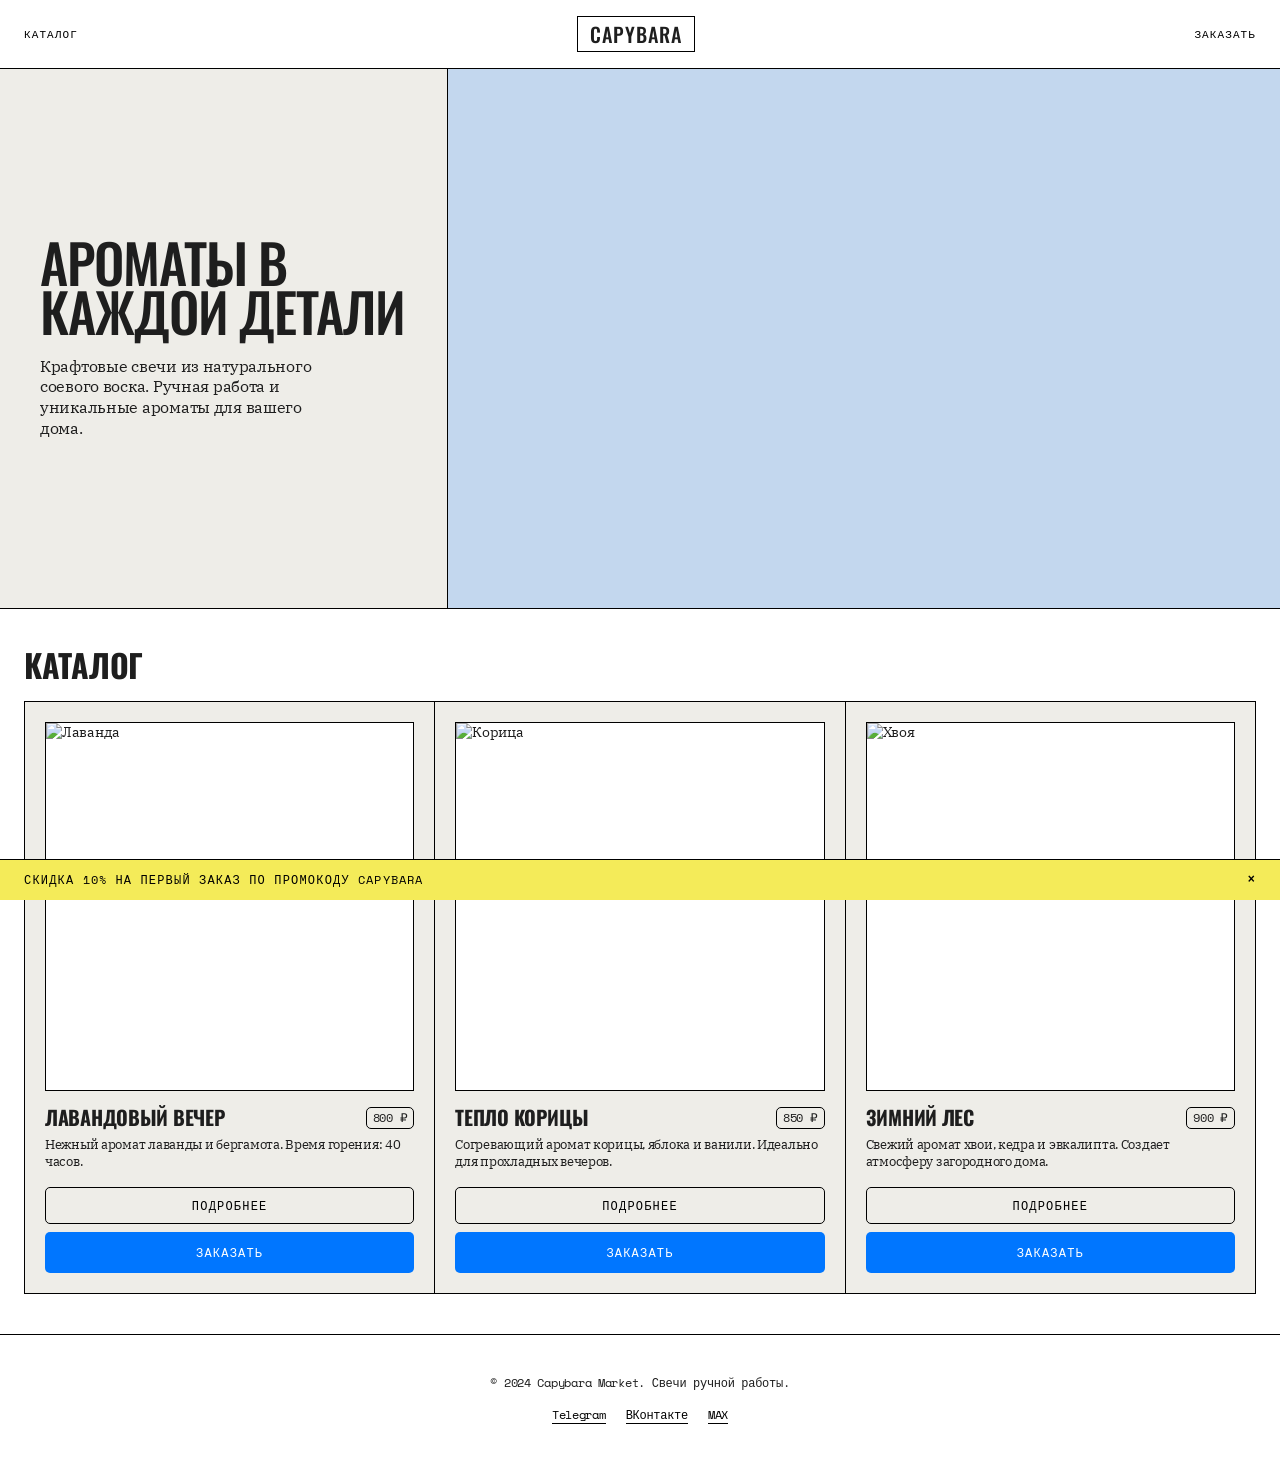
==== index.html @ 39912042 "Update index.html" ====
<!DOCTYPE html>
<html lang="ru">
<head>
    <meta charset="UTF-8">
    <meta name="viewport" content="width=device-width, initial-scale=1.0">
    <title>Capybara Market | Свечи ручной работы</title>
    <link rel="preconnect" href="https://fonts.googleapis.com">
    <link rel="preconnect" href="https://fonts.gstatic.com" crossorigin>
    <link href="https://fonts.googleapis.com/css2?family=IBM+Plex+Serif:wght@400;500&family=Oswald:wght@500&family=Space+Mono&display=swap" rel="stylesheet">
    <link rel="stylesheet" href="style.css">
</head>
<body>

    <nav class="border-bottom">
        <div class="nav-links"><a href="#catalog">Каталог</a></div>
        <div class="logo">Capybara</div>
        <div class="nav-links"><a href="#" onclick="openOrderModal('Выберите товар в каталоге', '')">Заказать</a></div>
    </nav>

    <section class="hero">
        <div class="hero-text">
            <h1>Ароматы в каждой детали</h1>
            <p>Крафтовые свечи из натурального соевого воска. Ручная работа и уникальные ароматы для вашего дома.</p>
        </div>
        <div class="hero-image"></div>
    </section>

    <div class="catalog-header" id="catalog"><h2>Каталог</h2></div>
    <div class="grid">
        <!-- Товар 1 -->
        <div class="card">
            <img src="https://images.unsplash.com/photo-1603006905003-be475563bc59?ixlib=rb-4.0.3&auto=format&fit=crop&w=500&q=80" alt="Лаванда" class="card-img">
            <div class="card-title-row"><h3 class="card-title">Лавандовый вечер</h3><span class="price-tag">800 ₽</span></div>
            <p class="card-desc">Нежный аромат лаванды и бергамота. Время горения: 40 часов.</p>
            <a href="product-1.html" class="btn-secondary" style="margin-bottom: 8px;">Подробнее</a>
            <!-- Вызов модального окна через JS -->
            <button onclick="openOrderModal('Свеча Лавандовый вечер', 'candle-01')" class="btn-shop">Заказать</button>
        </div>
        <!-- Товар 2 -->
        <div class="card">
            <img src="https://images.unsplash.com/photo-1575844264831-4b8920b431a6?ixlib=rb-4.0.3&auto=format&fit=crop&w=500&q=80" alt="Корица" class="card-img">
            <div class="card-title-row"><h3 class="card-title">Тепло корицы</h3><span class="price-tag">850 ₽</span></div>
            <p class="card-desc">Согревающий аромат корицы, яблока и ванили. Идеально для прохладных вечеров.</p>
            <a href="product-2.html" class="btn-secondary" style="margin-bottom: 8px;">Подробнее</a>
            <button onclick="openOrderModal('Свеча Тепло корицы', 'candle-02')" class="btn-shop">Заказать</button>
        </div>
        <!-- Товар 3 -->
        <div class="card">
            <img src="https://images.unsplash.com/photo-1602874801006-3a1ce9e7d2b1?ixlib=rb-4.0.3&auto=format&fit=crop&w=500&q=80" alt="Хвоя" class="card-img">
            <div class="card-title-row"><h3 class="card-title">Зимний лес</h3><span class="price-tag">900 ₽</span></div>
            <p class="card-desc">Свежий аромат хвои, кедра и эвкалипта. Создает атмосферу загородного дома.</p>
            <a href="product-3.html" class="btn-secondary" style="margin-bottom: 8px;">Подробнее</a>
            <button onclick="openOrderModal('Свеча Зимний лес', 'candle-03')" class="btn-shop">Заказать</button>
        </div>
    </div>

    <footer>
        <p>© 2024 Capybara Market. Свечи ручной работы.</p>
        <div class="social-links">
            <a href="https://t.me/ваш_ник">Telegram</a>
            <a href="https://vk.com/ваш_профиль">ВКонтакте</a>
            <a href="https://max.ru/ваш_профиль">MAX</a>
        </div>
    </footer>

    <div class="promo-banner" id="promo">
        <span>Скидка 10% на первый заказ по промокоду CAPYBARA</span>
        <span class="close-btn" onclick="document.getElementById('promo').style.display='none'">×</span>
    </div>

    <!-- МОДАЛЬНОЕ ОКНО С ФОРМОЙ -->
    <div class="modal-overlay" id="orderModal">
        <div class="modal-content">
            <div class="modal-header">
                <h3 id="modalTitle">Оформление заказа</h3>
                <button class="modal-close" onclick="closeOrderModal()">×</button>
            </div>
            <div class="modal-body">
                <!-- iframe будет создаваться динамически через JS -->
                <iframe id="yandexFormIframe" src="" frameborder="0"></iframe>
            </div>
        </div>
    </div>

    <!-- СКРИПТ УПРАВЛЕНИЯ МОДАЛЬНЫМ ОКНОМ -->
    <script>
        function openOrderModal(productName, productId) {
            const modal = document.getElementById('orderModal');
            const title = document.getElementById('modalTitle');
            const iframe = document.getElementById('yandexFormIframe');

            // 1. Меняем заголовок окна, чтобы клиент видел, что заказывает
            title.textContent = 'Вы заказываете: ' + productName;

            // 2. Формируем ссылку для iframe с GET-параметрами
            const baseUrl = "https://forms.yandex.ru/u/6affc43928697bf2845447a7/?iframe=1";
            const nameParam = "&answer_short_text_9008994401604016=" + encodeURIComponent(productName);
            const idParam = "&answer_short_text_9008994404244940=" + encodeURIComponent(productId);

            // 3. Устанавливаем ссылку и показываем окно
            iframe.src = baseUrl + nameParam + idParam;
            modal.classList.add('active');
        }

        function closeOrderModal() {
            const modal = document.getElementById('orderModal');
            const iframe = document.getElementById('yandexFormIframe');
            
            // Очищаем iframe, чтобы при следующем открытии форма загрузилась заново
            iframe.src = ""; 
            modal.classList.remove('active');
        }

        // Закрытие по клику на темный фон
        document.getElementById('orderModal').addEventListener('click', function(e) {
            if (e.target === this) {
                closeOrderModal();
            }
        });
    </script>

</body>
</html>
---- style.css ----
:root {
    --workshop-blue: #0076ff;
    --hail-yellow: #f4eb59;
    --pale-sky: #c3d7ee;
    --canvas: #ffffff;
    --bone: #eeede8;
    --ink: #000000;
    --press-black: #1e1e1e;
    --font-display: 'Oswald', sans-serif;
    --font-body: 'IBM Plex Serif', serif;
    --font-mono: 'Space Mono', monospace;
}

* { box-sizing: border-box; margin: 0; padding: 0; }
html { scroll-behavior: smooth; }

body {
    background-color: var(--canvas);
    color: var(--press-black);
    font-family: var(--font-body);
    font-size: 14px;
    line-height: 1.3;
    letter-spacing: -0.02em;
    -webkit-font-smoothing: antialiased;
}

a { color: var(--ink); text-decoration: none; }
.border-bottom { border-bottom: 1px solid var(--ink); }
.border-top { border-top: 1px solid var(--ink); }

/* Навигация */
nav {
    display: flex; justify-content: space-between; align-items: center;
    padding: 16px 24px; background-color: var(--canvas);
    font-family: var(--font-mono); font-size: 11px;
    text-transform: uppercase; letter-spacing: 0.1em;
}
.nav-links { display: flex; gap: 24px; }
.logo {
    font-family: var(--font-display); font-size: 20px; font-weight: 500;
    letter-spacing: 0.05em; border: 1px solid var(--ink);
    padding: 4px 12px; text-transform: uppercase;
}

/* Главный экран (Hero) */
.hero { display: flex; border-bottom: 1px solid var(--ink); min-height: 60vh; }
.hero-text {
    width: 35%; padding: 40px; border-right: 1px solid var(--ink);
    display: flex; flex-direction: column; justify-content: center;
    background-color: var(--bone);
}
.hero-text h1 {
    font-family: var(--font-display); font-size: 54px; font-weight: 500;
    line-height: 0.9; text-transform: uppercase; margin-bottom: 20px;
    letter-spacing: -0.02em;
}
.hero-text p { font-size: 16px; color: var(--press-black); max-width: 80%; }
.hero-image {
    width: 65%;
    background-image: url('https://images.unsplash.com/photo-1602874801006-3a1ce9e7d2b1?ixlib=rb-4.0.3&auto=format&fit=crop&w=1200&q=80');
    background-size: cover; background-position: center;
    background-color: var(--pale-sky);
}

/* Каталог */
.catalog-header { padding: 40px 24px 20px; }
.catalog-header h2 { font-family: var(--font-display); font-size: 32px; text-transform: uppercase; line-height: 1; }
.grid {
    display: grid; grid-template-columns: repeat(auto-fit, minmax(300px, 1fr));
    border-top: 1px solid var(--ink); border-left: 1px solid var(--ink);
    margin: 0 24px 40px;
}
.card {
    padding: 20px; border-right: 1px solid var(--ink); border-bottom: 1px solid var(--ink);
    background-color: var(--bone); display: flex; flex-direction: column;
}
.card-img {
    width: 100%; aspect-ratio: 1 / 1; object-fit: cover;
    border: 1px solid var(--ink); margin-bottom: 16px; background-color: var(--canvas);
}
.card-title-row { display: flex; justify-content: space-between; align-items: flex-start; margin-bottom: 8px; }
.card-title { font-family: var(--font-display); font-size: 20px; line-height: 1; text-transform: uppercase; max-width: 70%; }
.price-tag {
    font-family: var(--font-mono); font-size: 12px; border: 1px solid var(--ink);
    border-radius: 5px; padding: 2px 6px; white-space: nowrap;
}
.card-desc { font-size: 13px; margin-bottom: 16px; flex-grow: 1; }

/* Кнопки */
.btn-shop {
    display: block; width: 100%; background-color: var(--workshop-blue); color: var(--canvas);
    font-family: var(--font-mono); font-size: 12px; text-transform: uppercase; text-align: center;
    padding: 12px; border-radius: 5px; border: none; cursor: pointer;
    letter-spacing: 0.1em; transition: opacity 0.2s;
}
.btn-shop:hover { opacity: 0.8; }

.btn-secondary {
    display: inline-block; background-color: transparent; color: var(--ink);
    font-family: var(--font-mono); font-size: 12px; text-transform: uppercase; text-align: center;
    padding: 10px 20px; border: 1px solid var(--ink); border-radius: 5px; cursor: pointer;
    letter-spacing: 0.1em; transition: background 0.2s;
}
.btn-secondary:hover { background-color: var(--bone); }

/* Страница товара */
.product-page { display: flex; min-height: 80vh; border-top: 1px solid var(--ink); }
.product-image { width: 55%; border-right: 1px solid var(--ink); }
.product-image img { width: 100%; height: 100%; object-fit: cover; display: block; }
.product-info {
    width: 45%; padding: 40px; background-color: var(--bone);
    display: flex; flex-direction: column; justify-content: center;
}
.product-info h1 { font-family: var(--font-display); font-size: 42px; text-transform: uppercase; line-height: 1; margin-bottom: 16px; }
.product-info .price-tag { font-size: 20px; padding: 6px 12px; display: inline-block; margin-bottom: 24px; }
.product-info .description { font-size: 16px; line-height: 1.5; margin-bottom: 32px; color: var(--press-black); }
.product-info .btn-shop { max-width: 300px; }

/* Футер */
footer { padding: 40px 24px; text-align: center; font-family: var(--font-mono); font-size: 12px; background-color: var(--canvas); border-top: 1px solid var(--ink); }
.social-links { margin-top: 16px; display: flex; justify-content: center; gap: 20px; }
.social-links a { border-bottom: 1px solid var(--ink); }

.promo-banner {
    background-color: var(--hail-yellow); color: var(--ink); padding: 12px 24px;
    display: flex; justify-content: space-between; align-items: center;
    font-family: var(--font-mono); font-size: 12px; text-transform: uppercase;
    letter-spacing: 0.1em; position: fixed; bottom: 0; left: 0; right: 0;
    z-index: 100; border-top: 1px solid var(--ink);
}
.close-btn { cursor: pointer; font-weight: bold; font-family: sans-serif; }

@media (max-width: 768px) {
    .hero, .product-page { flex-direction: column; }
    .hero-text, .product-info { width: 100%; border-right: none; border-bottom: 1px solid var(--ink); padding: 24px; }
    .hero-text h1 { font-size: 40px; }
    .hero-image, .product-image { width: 100%; min-height: 40vh; }
    .grid { margin: 0 12px 40px; } nav { padding: 16px 12px; }
    .product-info h1 { font-size: 32px; }
}

/* --- МОДАЛЬНОЕ ОКНО --- */
.modal-overlay {
    display: none; /* Скрыто по умолчанию */
    position: fixed;
    top: 0; left: 0; width: 100%; height: 100%;
    background-color: rgba(0, 0, 0, 0.7);
    z-index: 1000;
    justify-content: center;
    align-items: center;
    padding: 20px;
}

.modal-overlay.active {
    display: flex;
}

.modal-content {
    background-color: var(--canvas);
    border: 1px solid var(--ink);
    width: 100%;
    max-width: 700px;
    max-height: 90vh;
    display: flex;
    flex-direction: column;
    position: relative;
    box-shadow: 0 10px 30px rgba(0,0,0,0.3);
}

.modal-header {
    padding: 20px;
    border-bottom: 1px solid var(--ink);
    display: flex;
    justify-content: space-between;
    align-items: center;
    background-color: var(--bone);
}

.modal-header h3 {
    font-family: var(--font-display);
    font-size: 24px;
    text-transform: uppercase;
    margin: 0;
}

.modal-close {
    background: none;
    border: none;
    font-size: 28px;
    cursor: pointer;
    font-family: sans-serif;
    line-height: 1;
}

.modal-body {
    padding: 0;
    overflow: hidden;
    flex-grow: 1;
    background-color: #fff;
}

.modal-body iframe {
    width: 100%;
    height: 600px; /* Высота формы внутри окна */
    border: none;
    display: block;
}
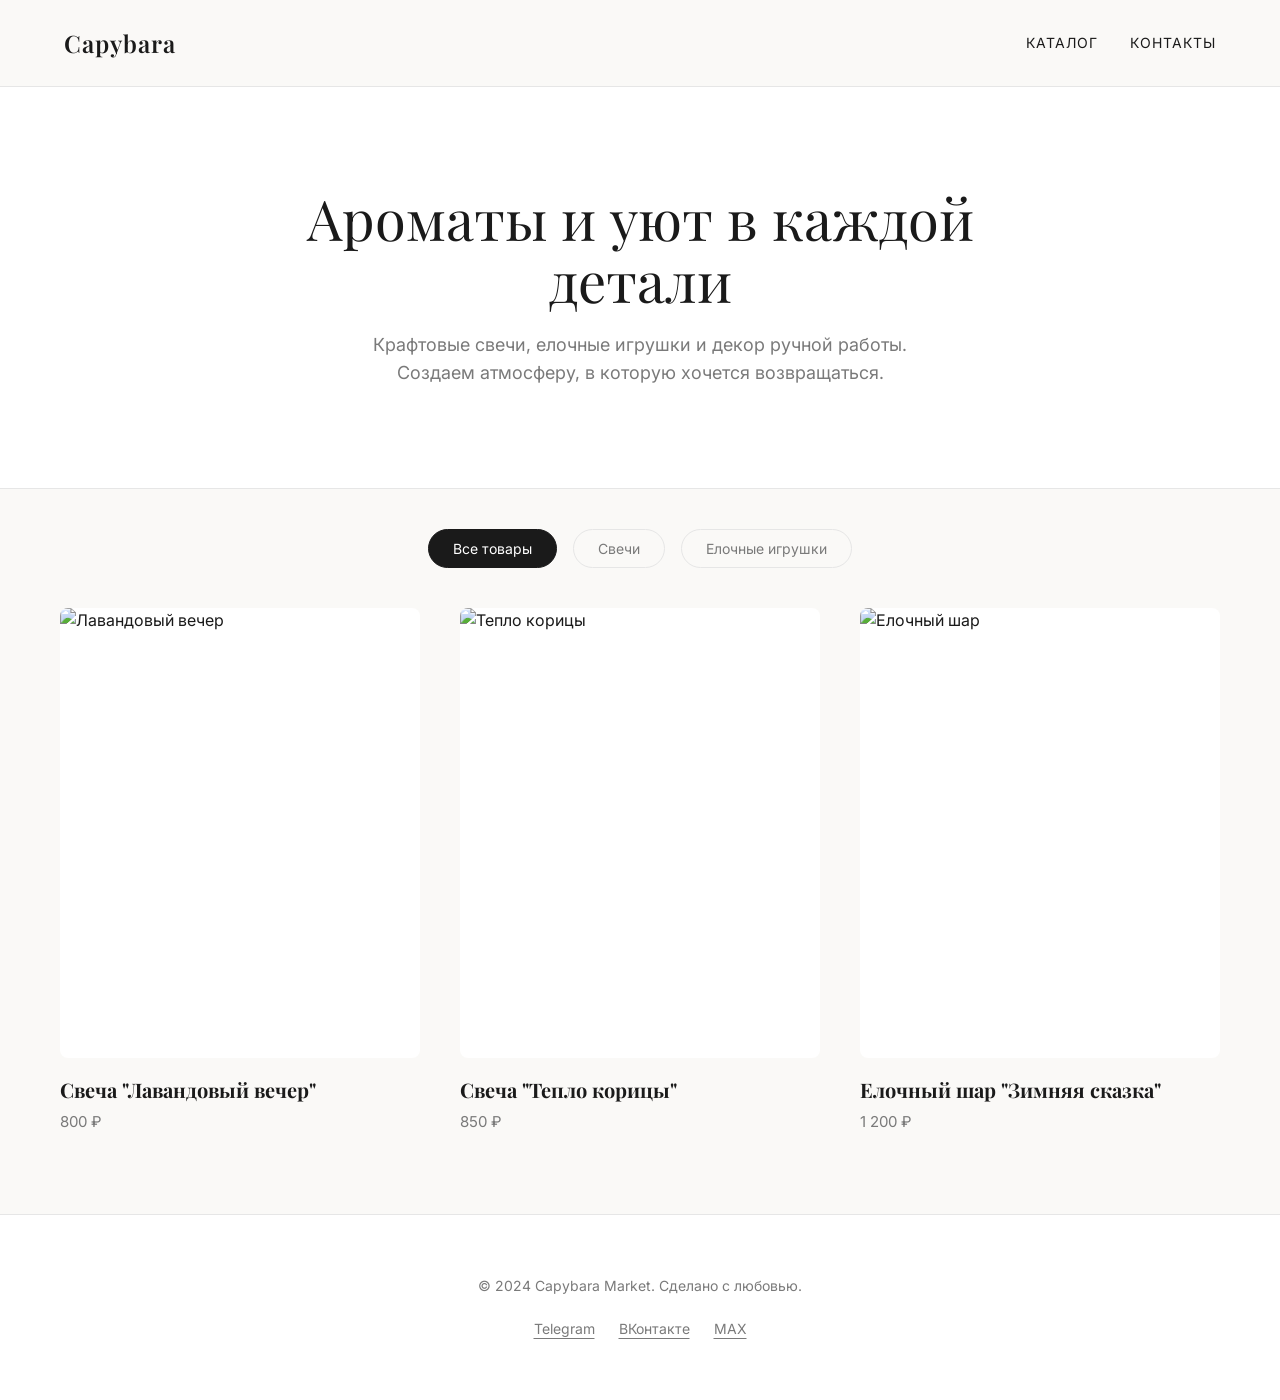
==== commit a28eda7e: "Update index.html" ====
--- a/index.html
+++ b/index.html
@@ -3,59 +3,72 @@
 <head>
     <meta charset="UTF-8">
     <meta name="viewport" content="width=device-width, initial-scale=1.0">
-    <title>Capybara Market | Свечи ручной работы</title>
+    <title>Capybara Market | Уютные вещи</title>
     <link rel="preconnect" href="https://fonts.googleapis.com">
     <link rel="preconnect" href="https://fonts.gstatic.com" crossorigin>
-    <link href="https://fonts.googleapis.com/css2?family=IBM+Plex+Serif:wght@400;500&family=Oswald:wght@500&family=Space+Mono&display=swap" rel="stylesheet">
+    <link href="https://fonts.googleapis.com/css2?family=Inter:wght@300;400;500;600&family=Playfair+Display:wght@400;600&display=swap" rel="stylesheet">
     <link rel="stylesheet" href="style.css">
 </head>
 <body>
 
-    <nav class="border-bottom">
-        <div class="nav-links"><a href="#catalog">Каталог</a></div>
-        <div class="logo">Capybara</div>
-        <div class="nav-links"><a href="#" onclick="openOrderModal('Выберите товар в каталоге', '')">Заказать</a></div>
-    </nav>
+    <header>
+        <a href="index.html" class="logo">Capybara</a>
+        <div class="nav-links">
+            <a href="#catalog">Каталог</a>
+            <a href="#contacts">Контакты</a>
+        </div>
+    </header>
 
     <section class="hero">
-        <div class="hero-text">
-            <h1>Ароматы в каждой детали</h1>
-            <p>Крафтовые свечи из натурального соевого воска. Ручная работа и уникальные ароматы для вашего дома.</p>
+        <div class="hero-content">
+            <h1>Ароматы и уют в каждой детали</h1>
+            <p>Крафтовые свечи, елочные игрушки и декор ручной работы. Создаем атмосферу, в которую хочется возвращаться.</p>
         </div>
-        <div class="hero-image"></div>
     </section>
 
-    <div class="catalog-header" id="catalog"><h2>Каталог</h2></div>
-    <div class="grid">
-        <!-- Товар 1 -->
-        <div class="card">
-            <img src="https://images.unsplash.com/photo-1603006905003-be475563bc59?ixlib=rb-4.0.3&auto=format&fit=crop&w=500&q=80" alt="Лаванда" class="card-img">
-            <div class="card-title-row"><h3 class="card-title">Лавандовый вечер</h3><span class="price-tag">800 ₽</span></div>
-            <p class="card-desc">Нежный аромат лаванды и бергамота. Время горения: 40 часов.</p>
-            <a href="product-1.html" class="btn-secondary" style="margin-bottom: 8px;">Подробнее</a>
-            <!-- Вызов модального окна через JS -->
-            <button onclick="openOrderModal('Свеча Лавандовый вечер', 'candle-01')" class="btn-shop">Заказать</button>
-        </div>
-        <!-- Товар 2 -->
-        <div class="card">
-            <img src="https://images.unsplash.com/photo-1575844264831-4b8920b431a6?ixlib=rb-4.0.3&auto=format&fit=crop&w=500&q=80" alt="Корица" class="card-img">
-            <div class="card-title-row"><h3 class="card-title">Тепло корицы</h3><span class="price-tag">850 ₽</span></div>
-            <p class="card-desc">Согревающий аромат корицы, яблока и ванили. Идеально для прохладных вечеров.</p>
-            <a href="product-2.html" class="btn-secondary" style="margin-bottom: 8px;">Подробнее</a>
-            <button onclick="openOrderModal('Свеча Тепло корицы', 'candle-02')" class="btn-shop">Заказать</button>
-        </div>
-        <!-- Товар 3 -->
-        <div class="card">
-            <img src="https://images.unsplash.com/photo-1602874801006-3a1ce9e7d2b1?ixlib=rb-4.0.3&auto=format&fit=crop&w=500&q=80" alt="Хвоя" class="card-img">
-            <div class="card-title-row"><h3 class="card-title">Зимний лес</h3><span class="price-tag">900 ₽</span></div>
-            <p class="card-desc">Свежий аромат хвои, кедра и эвкалипта. Создает атмосферу загородного дома.</p>
-            <a href="product-3.html" class="btn-secondary" style="margin-bottom: 8px;">Подробнее</a>
-            <button onclick="openOrderModal('Свеча Зимний лес', 'candle-03')" class="btn-shop">Заказать</button>
+    <!-- ФИЛЬТРЫ -->
+    <div class="category-filters" id="catalog">
+        <button class="filter-btn active" onclick="filterProducts('all')">Все товары</button>
+        <button class="filter-btn" onclick="filterProducts('candles')">Свечи</button>
+        <button class="filter-btn" onclick="filterProducts('toys')">Елочные игрушки</button>
+    </div>
+
+    <!-- СЕТКА ТОВАРОВ -->
+    <div class="container">
+        <div class="product-grid" id="productGrid">
+            
+            <!-- Товар 1 (Свеча) -->
+            <div class="product-card" data-category="candles" onclick="window.location.href='product-1.html'">
+                <div class="product-image-wrapper">
+                    <img src="https://images.unsplash.com/photo-1603006905003-be475563bc59?ixlib=rb-4.0.3&auto=format&fit=crop&w=600&q=80" alt="Лавандовый вечер">
+                </div>
+                <h3 class="product-title">Свеча "Лавандовый вечер"</h3>
+                <p class="product-price">800 ₽</p>
+            </div>
+
+            <!-- Товар 2 (Свеча) -->
+            <div class="product-card" data-category="candles" onclick="window.location.href='product-2.html'">
+                <div class="product-image-wrapper">
+                    <img src="https://images.unsplash.com/photo-1575844264831-4b8920b431a6?ixlib=rb-4.0.3&auto=format&fit=crop&w=600&q=80" alt="Тепло корицы">
+                </div>
+                <h3 class="product-title">Свеча "Тепло корицы"</h3>
+                <p class="product-price">850 ₽</p>
+            </div>
+
+            <!-- Товар 3 (Игрушка) -->
+            <div class="product-card" data-category="toys" onclick="window.location.href='product-3.html'">
+                <div class="product-image-wrapper">
+                    <img src="https://images.unsplash.com/photo-1607344645866-009c320b63e0?ixlib=rb-4.0.3&auto=format&fit=crop&w=600&q=80" alt="Елочный шар">
+                </div>
+                <h3 class="product-title">Елочный шар "Зимняя сказка"</h3>
+                <p class="product-price">1 200 ₽</p>
+            </div>
+
         </div>
     </div>
 
-    <footer>
-        <p>© 2024 Capybara Market. Свечи ручной работы.</p>
+    <footer id="contacts">
+        <p>© 2024 Capybara Market. Сделано с любовью.</p>
         <div class="social-links">
             <a href="https://t.me/ваш_ник">Telegram</a>
             <a href="https://vk.com/ваш_профиль">ВКонтакте</a>
@@ -63,12 +76,7 @@
         </div>
     </footer>
 
-    <div class="promo-banner" id="promo">
-        <span>Скидка 10% на первый заказ по промокоду CAPYBARA</span>
-        <span class="close-btn" onclick="document.getElementById('promo').style.display='none'">×</span>
-    </div>
-
-    <!-- МОДАЛЬНОЕ ОКНО С ФОРМОЙ -->
+    <!-- МОДАЛЬНОЕ ОКНО (Код без изменений) -->
     <div class="modal-overlay" id="orderModal">
         <div class="modal-content">
             <div class="modal-header">
@@ -76,28 +84,42 @@
                 <button class="modal-close" onclick="closeOrderModal()">×</button>
             </div>
             <div class="modal-body">
-                <!-- iframe будет создаваться динамически через JS -->
                 <iframe id="yandexFormIframe" src="" frameborder="0"></iframe>
             </div>
         </div>
     </div>
 
-    <!-- СКРИПТ УПРАВЛЕНИЯ МОДАЛЬНЫМ ОКНОМ -->
+    <!-- СКРИПТЫ -->
     <script>
+        // Логика фильтрации
+        function filterProducts(category) {
+            // Меняем активную кнопку
+            document.querySelectorAll('.filter-btn').forEach(btn => btn.classList.remove('active'));
+            event.target.classList.add('active');
+
+            // Фильтруем карточки
+            const cards = document.querySelectorAll('.product-card');
+            cards.forEach(card => {
+                if (category === 'all' || card.dataset.category === category) {
+                    card.style.display = 'block';
+                } else {
+                    card.style.display = 'none';
+                }
+            });
+        }
+
+        // Логика модального окна (осталась прежней)
         function openOrderModal(productName, productId) {
             const modal = document.getElementById('orderModal');
             const title = document.getElementById('modalTitle');
             const iframe = document.getElementById('yandexFormIframe');
 
-            // 1. Меняем заголовок окна, чтобы клиент видел, что заказывает
             title.textContent = 'Вы заказываете: ' + productName;
 
-            // 2. Формируем ссылку для iframe с GET-параметрами
             const baseUrl = "https://forms.yandex.ru/u/6affc43928697bf2845447a7/?iframe=1";
             const nameParam = "&answer_short_text_9008994401604016=" + encodeURIComponent(productName);
             const idParam = "&answer_short_text_9008994404244940=" + encodeURIComponent(productId);
 
-            // 3. Устанавливаем ссылку и показываем окно
             iframe.src = baseUrl + nameParam + idParam;
             modal.classList.add('active');
         }
@@ -105,17 +127,12 @@
         function closeOrderModal() {
             const modal = document.getElementById('orderModal');
             const iframe = document.getElementById('yandexFormIframe');
-            
-            // Очищаем iframe, чтобы при следующем открытии форма загрузилась заново
             iframe.src = ""; 
             modal.classList.remove('active');
         }
 
-        // Закрытие по клику на темный фон
         document.getElementById('orderModal').addEventListener('click', function(e) {
-            if (e.target === this) {
-                closeOrderModal();
-            }
+            if (e.target === this) closeOrderModal();
         });
     </script>
 
--- a/style.css
+++ b/style.css
@@ -1,207 +1,123 @@
+/* --- БАЗОВЫЕ НАСТРОЙКИ --- */
 :root {
-    --workshop-blue: #0076ff;
-    --hail-yellow: #f4eb59;
-    --pale-sky: #c3d7ee;
-    --canvas: #ffffff;
-    --bone: #eeede8;
-    --ink: #000000;
-    --press-black: #1e1e1e;
-    --font-display: 'Oswald', sans-serif;
-    --font-body: 'IBM Plex Serif', serif;
-    --font-mono: 'Space Mono', monospace;
+    --bg-main: #faf9f7;      /* Теплый белый */
+    --bg-card: #ffffff;      /* Чистый белый для карточек */
+    --text-main: #1a1a1a;    /* Почти черный */
+    --text-muted: #7a7a7a;   /* Серый для описаний */
+    --accent: #b88a6e;       /* Пудрово-коричневый (кнопки) */
+    --accent-hover: #a1765c;
+    --border: #e6e6e6;
+    --font-heading: 'Playfair Display', serif;
+    --font-body: 'Inter', sans-serif;
 }
 
 * { box-sizing: border-box; margin: 0; padding: 0; }
 html { scroll-behavior: smooth; }
 
 body {
-    background-color: var(--canvas);
-    color: var(--press-black);
+    background-color: var(--bg-main);
+    color: var(--text-main);
     font-family: var(--font-body);
-    font-size: 14px;
-    line-height: 1.3;
-    letter-spacing: -0.02em;
+    font-size: 16px;
+    line-height: 1.6;
     -webkit-font-smoothing: antialiased;
 }
 
-a { color: var(--ink); text-decoration: none; }
-.border-bottom { border-bottom: 1px solid var(--ink); }
-.border-top { border-top: 1px solid var(--ink); }
+a { color: inherit; text-decoration: none; transition: opacity 0.2s; }
+a:hover { opacity: 0.7; }
+img { max-width: 100%; display: block; }
 
-/* Навигация */
-nav {
+/* --- ШАПКА --- */
+header {
     display: flex; justify-content: space-between; align-items: center;
-    padding: 16px 24px; background-color: var(--canvas);
-    font-family: var(--font-mono); font-size: 11px;
-    text-transform: uppercase; letter-spacing: 0.1em;
+    padding: 24px 5%; background-color: var(--bg-main);
+    position: sticky; top: 0; z-index: 50;
+    border-bottom: 1px solid var(--border);
 }
-.nav-links { display: flex; gap: 24px; }
-.logo {
-    font-family: var(--font-display); font-size: 20px; font-weight: 500;
-    letter-spacing: 0.05em; border: 1px solid var(--ink);
-    padding: 4px 12px; text-transform: uppercase;
+.logo { font-family: var(--font-heading); font-size: 24px; font-weight: 600; letter-spacing: 1px; }
+.nav-links { display: flex; gap: 32px; font-weight: 400; font-size: 14px; text-transform: uppercase; letter-spacing: 1px; }
+
+/* --- ГЛАВНЫЙ ЭКРАН (HERO) --- */
+.hero {
+    display: flex; align-items: center; justify-content: center;
+    text-align: center; padding: 100px 20px; background-color: var(--bg-card);
+    border-bottom: 1px solid var(--border);
+}
+.hero-content { max-width: 800px; }
+.hero h1 { font-family: var(--font-heading); font-size: 56px; font-weight: 400; margin-bottom: 20px; line-height: 1.1; }
+.hero p { font-size: 18px; color: var(--text-muted); max-width: 600px; margin: 0 auto; }
+
+/* --- ФИЛЬТРЫ КАТЕГОРИЙ --- */
+.category-filters {
+    display: flex; justify-content: center; gap: 16px; padding: 40px 20px 20px;
+    flex-wrap: wrap;
+}
+.filter-btn {
+    background: none; border: 1px solid var(--border);
+    padding: 10px 24px; border-radius: 30px;
+    font-family: var(--font-body); font-size: 14px; cursor: pointer;
+    transition: all 0.3s ease; color: var(--text-muted);
+}
+.filter-btn:hover, .filter-btn.active {
+    background: var(--text-main); color: #fff; border-color: var(--text-main);
 }
 
-/* Главный экран (Hero) */
-.hero { display: flex; border-bottom: 1px solid var(--ink); min-height: 60vh; }
-.hero-text {
-    width: 35%; padding: 40px; border-right: 1px solid var(--ink);
-    display: flex; flex-direction: column; justify-content: center;
-    background-color: var(--bone);
+/* --- СЕТКА ТОВАРОВ --- */
+.container { max-width: 1200px; margin: 0 auto; padding: 20px 20px 80px; }
+.product-grid {
+    display: grid; grid-template-columns: repeat(auto-fill, minmax(280px, 1fr));
+    gap: 40px;
 }
-.hero-text h1 {
-    font-family: var(--font-display); font-size: 54px; font-weight: 500;
-    line-height: 0.9; text-transform: uppercase; margin-bottom: 20px;
-    letter-spacing: -0.02em;
+.product-card { text-align: left; cursor: pointer; }
+.product-image-wrapper { overflow: hidden; border-radius: 8px; background: var(--bg-card); margin-bottom: 16px; aspect-ratio: 4/5; }
+.product-card img { width: 100%; height: 100%; object-fit: cover; transition: transform 0.5s ease; }
+.product-card:hover img { transform: scale(1.05); }
+.product-title { font-family: var(--font-heading); font-size: 20px; margin-bottom: 4px; }
+.product-price { font-size: 15px; color: var(--text-muted); }
+
+/* --- СТРАНИЦА ТОВАРА --- */
+.product-page { max-width: 1200px; margin: 60px auto; padding: 0 20px; display: grid; grid-template-columns: 1fr 1fr; gap: 60px; }
+.product-gallery { display: flex; flex-direction: column; gap: 16px; }
+.main-image { width: 100%; border-radius: 8px; aspect-ratio: 4/5; object-fit: cover; background: var(--bg-card); }
+.thumbnail-list { display: flex; gap: 12px; overflow-x: auto; padding-bottom: 8px; }
+.thumbnail-list img { width: 80px; height: 80px; object-fit: cover; border-radius: 4px; cursor: pointer; opacity: 0.6; transition: opacity 0.2s; border: 1px solid transparent; }
+.thumbnail-list img:hover, .thumbnail-list img.active { opacity: 1; border-color: var(--text-main); }
+
+.product-info { display: flex; flex-direction: column; justify-content: center; }
+.product-info h1 { font-family: var(--font-heading); font-size: 42px; margin-bottom: 12px; line-height: 1.1; }
+.product-info .price { font-size: 24px; color: var(--text-muted); margin-bottom: 30px; }
+.product-info .description { font-size: 16px; line-height: 1.8; margin-bottom: 40px; color: #333; }
+.product-info .description p { margin-bottom: 16px; }
+.product-info .description ul { padding-left: 20px; margin-bottom: 16px; }
+
+/* --- КНОПКИ --- */
+.btn-primary {
+    display: inline-block; background-color: var(--accent); color: #fff;
+    font-family: var(--font-body); font-size: 16px; font-weight: 500;
+    padding: 16px 32px; border-radius: 8px; border: none; cursor: pointer;
+    text-align: center; transition: background-color 0.3s; width: 100%; max-width: 300px;
 }
-.hero-text p { font-size: 16px; color: var(--press-black); max-width: 80%; }
-.hero-image {
-    width: 65%;
-    background-image: url('https://images.unsplash.com/photo-1602874801006-3a1ce9e7d2b1?ixlib=rb-4.0.3&auto=format&fit=crop&w=1200&q=80');
-    background-size: cover; background-position: center;
-    background-color: var(--pale-sky);
+.btn-primary:hover { background-color: var(--accent-hover); }
+
+/* --- ФУТЕР --- */
+footer { padding: 60px 20px; text-align: center; background-color: var(--bg-card); border-top: 1px solid var(--border); font-size: 14px; color: var(--text-muted); }
+.social-links { margin-top: 20px; display: flex; justify-content: center; gap: 24px; }
+.social-links a { text-decoration: underline; text-underline-offset: 4px; }
+
+/* --- МОДАЛЬНОЕ ОКНО (Осталось без изменений в логике) --- */
+.modal-overlay { display: none; position: fixed; top: 0; left: 0; width: 100%; height: 100%; background-color: rgba(0, 0, 0, 0.6); backdrop-filter: blur(4px); z-index: 1000; justify-content: center; align-items: center; padding: 20px; }
+.modal-overlay.active { display: flex; }
+.modal-content { background-color: var(--bg-card); border-radius: 12px; width: 100%; max-width: 700px; max-height: 90vh; display: flex; flex-direction: column; position: relative; box-shadow: 0 20px 40px rgba(0,0,0,0.2); overflow: hidden; }
+.modal-header { padding: 24px; border-bottom: 1px solid var(--border); display: flex; justify-content: space-between; align-items: center; background-color: var(--bg-main); }
+.modal-header h3 { font-family: var(--font-heading); font-size: 22px; margin: 0; font-weight: 600; }
+.modal-close { background: none; border: none; font-size: 24px; cursor: pointer; color: var(--text-muted); }
+.modal-body { padding: 0; overflow-y: auto; flex-grow: 1; background-color: #fff; max-height: calc(90vh - 80px); }
+.modal-body iframe { width: 100%; height: 100%; min-height: 750px; border: none; display: block; }
+
+/* --- АДАПТИВНОСТЬ --- */
+@media (max-width: 900px) {
+    .product-page { grid-template-columns: 1fr; gap: 40px; margin: 30px auto; }
+    .hero h1 { font-size: 40px; }
+    .modal-content { height: 95vh; max-height: 95vh; }
+    .modal-body iframe { min-height: 100%; }
 }
-
-/* Каталог */
-.catalog-header { padding: 40px 24px 20px; }
-.catalog-header h2 { font-family: var(--font-display); font-size: 32px; text-transform: uppercase; line-height: 1; }
-.grid {
-    display: grid; grid-template-columns: repeat(auto-fit, minmax(300px, 1fr));
-    border-top: 1px solid var(--ink); border-left: 1px solid var(--ink);
-    margin: 0 24px 40px;
-}
-.card {
-    padding: 20px; border-right: 1px solid var(--ink); border-bottom: 1px solid var(--ink);
-    background-color: var(--bone); display: flex; flex-direction: column;
-}
-.card-img {
-    width: 100%; aspect-ratio: 1 / 1; object-fit: cover;
-    border: 1px solid var(--ink); margin-bottom: 16px; background-color: var(--canvas);
-}
-.card-title-row { display: flex; justify-content: space-between; align-items: flex-start; margin-bottom: 8px; }
-.card-title { font-family: var(--font-display); font-size: 20px; line-height: 1; text-transform: uppercase; max-width: 70%; }
-.price-tag {
-    font-family: var(--font-mono); font-size: 12px; border: 1px solid var(--ink);
-    border-radius: 5px; padding: 2px 6px; white-space: nowrap;
-}
-.card-desc { font-size: 13px; margin-bottom: 16px; flex-grow: 1; }
-
-/* Кнопки */
-.btn-shop {
-    display: block; width: 100%; background-color: var(--workshop-blue); color: var(--canvas);
-    font-family: var(--font-mono); font-size: 12px; text-transform: uppercase; text-align: center;
-    padding: 12px; border-radius: 5px; border: none; cursor: pointer;
-    letter-spacing: 0.1em; transition: opacity 0.2s;
-}
-.btn-shop:hover { opacity: 0.8; }
-
-.btn-secondary {
-    display: inline-block; background-color: transparent; color: var(--ink);
-    font-family: var(--font-mono); font-size: 12px; text-transform: uppercase; text-align: center;
-    padding: 10px 20px; border: 1px solid var(--ink); border-radius: 5px; cursor: pointer;
-    letter-spacing: 0.1em; transition: background 0.2s;
-}
-.btn-secondary:hover { background-color: var(--bone); }
-
-/* Страница товара */
-.product-page { display: flex; min-height: 80vh; border-top: 1px solid var(--ink); }
-.product-image { width: 55%; border-right: 1px solid var(--ink); }
-.product-image img { width: 100%; height: 100%; object-fit: cover; display: block; }
-.product-info {
-    width: 45%; padding: 40px; background-color: var(--bone);
-    display: flex; flex-direction: column; justify-content: center;
-}
-.product-info h1 { font-family: var(--font-display); font-size: 42px; text-transform: uppercase; line-height: 1; margin-bottom: 16px; }
-.product-info .price-tag { font-size: 20px; padding: 6px 12px; display: inline-block; margin-bottom: 24px; }
-.product-info .description { font-size: 16px; line-height: 1.5; margin-bottom: 32px; color: var(--press-black); }
-.product-info .btn-shop { max-width: 300px; }
-
-/* Футер */
-footer { padding: 40px 24px; text-align: center; font-family: var(--font-mono); font-size: 12px; background-color: var(--canvas); border-top: 1px solid var(--ink); }
-.social-links { margin-top: 16px; display: flex; justify-content: center; gap: 20px; }
-.social-links a { border-bottom: 1px solid var(--ink); }
-
-.promo-banner {
-    background-color: var(--hail-yellow); color: var(--ink); padding: 12px 24px;
-    display: flex; justify-content: space-between; align-items: center;
-    font-family: var(--font-mono); font-size: 12px; text-transform: uppercase;
-    letter-spacing: 0.1em; position: fixed; bottom: 0; left: 0; right: 0;
-    z-index: 100; border-top: 1px solid var(--ink);
-}
-.close-btn { cursor: pointer; font-weight: bold; font-family: sans-serif; }
-
-@media (max-width: 768px) {
-    .hero, .product-page { flex-direction: column; }
-    .hero-text, .product-info { width: 100%; border-right: none; border-bottom: 1px solid var(--ink); padding: 24px; }
-    .hero-text h1 { font-size: 40px; }
-    .hero-image, .product-image { width: 100%; min-height: 40vh; }
-    .grid { margin: 0 12px 40px; } nav { padding: 16px 12px; }
-    .product-info h1 { font-size: 32px; }
-}
-
-/* --- МОДАЛЬНОЕ ОКНО --- */
-.modal-overlay {
-    display: none; /* Скрыто по умолчанию */
-    position: fixed;
-    top: 0; left: 0; width: 100%; height: 100%;
-    background-color: rgba(0, 0, 0, 0.7);
-    z-index: 1000;
-    justify-content: center;
-    align-items: center;
-    padding: 20px;
-}
-
-.modal-overlay.active {
-    display: flex;
-}
-
-.modal-content {
-    background-color: var(--canvas);
-    border: 1px solid var(--ink);
-    width: 100%;
-    max-width: 700px;
-    max-height: 90vh;
-    display: flex;
-    flex-direction: column;
-    position: relative;
-    box-shadow: 0 10px 30px rgba(0,0,0,0.3);
-}
-
-.modal-header {
-    padding: 20px;
-    border-bottom: 1px solid var(--ink);
-    display: flex;
-    justify-content: space-between;
-    align-items: center;
-    background-color: var(--bone);
-}
-
-.modal-header h3 {
-    font-family: var(--font-display);
-    font-size: 24px;
-    text-transform: uppercase;
-    margin: 0;
-}
-
-.modal-close {
-    background: none;
-    border: none;
-    font-size: 28px;
-    cursor: pointer;
-    font-family: sans-serif;
-    line-height: 1;
-}
-
-.modal-body {
-    padding: 0;
-    overflow: hidden;
-    flex-grow: 1;
-    background-color: #fff;
-}
-
-.modal-body iframe {
-    width: 100%;
-    height: 600px; /* Высота формы внутри окна */
-    border: none;
-    display: block;
-}
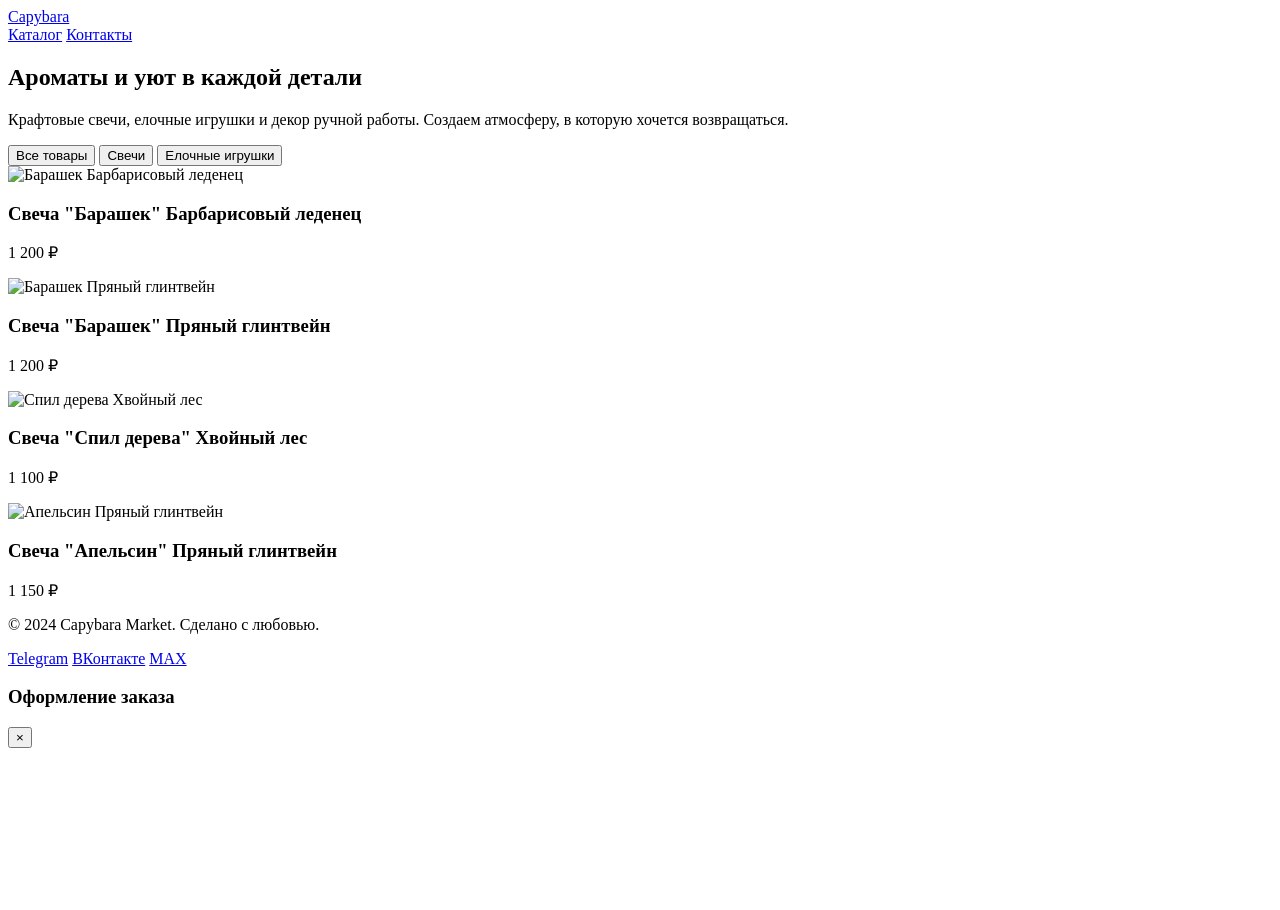
==== commit 310b554a: "Update index.html" ====
--- a/index.html
+++ b/index.html
@@ -26,42 +26,49 @@
         </div>
     </section>
 
-    <!-- ФИЛЬТРЫ -->
     <div class="category-filters" id="catalog">
-        <button class="filter-btn active" onclick="filterProducts('all')">Все товары</button>
-        <button class="filter-btn" onclick="filterProducts('candles')">Свечи</button>
-        <button class="filter-btn" onclick="filterProducts('toys')">Елочные игрушки</button>
+        <button class="filter-btn active" onclick="filterProducts('all', event)">Все товары</button>
+        <button class="filter-btn" onclick="filterProducts('candles', event)">Свечи</button>
+        <button class="filter-btn" onclick="filterProducts('toys', event)">Елочные игрушки</button>
     </div>
 
-    <!-- СЕТКА ТОВАРОВ -->
     <div class="container">
         <div class="product-grid" id="productGrid">
             
-            <!-- Товар 1 (Свеча) -->
+            <!-- Товар 1 -->
             <div class="product-card" data-category="candles" onclick="window.location.href='product-1.html'">
                 <div class="product-image-wrapper">
-                    <img src="https://images.unsplash.com/photo-1603006905003-be475563bc59?ixlib=rb-4.0.3&auto=format&fit=crop&w=600&q=80" alt="Лавандовый вечер">
+                    <img src="https://disk.yandex.ru/d/nc4iJHT0gAjBhg/product-1/00.jpg" alt="Барашек Барбарисовый леденец">
                 </div>
-                <h3 class="product-title">Свеча "Лавандовый вечер"</h3>
-                <p class="product-price">800 ₽</p>
+                <h3 class="product-title">Свеча "Барашек" Барбарисовый леденец</h3>
+                <p class="product-price">1 200 ₽</p>
             </div>
 
-            <!-- Товар 2 (Свеча) -->
+            <!-- Товар 2 -->
             <div class="product-card" data-category="candles" onclick="window.location.href='product-2.html'">
                 <div class="product-image-wrapper">
-                    <img src="https://images.unsplash.com/photo-1575844264831-4b8920b431a6?ixlib=rb-4.0.3&auto=format&fit=crop&w=600&q=80" alt="Тепло корицы">
+                    <img src="https://disk.yandex.ru/d/nc4iJHT0gAjBhg/product-2/00.jpg" alt="Барашек Пряный глинтвейн">
                 </div>
-                <h3 class="product-title">Свеча "Тепло корицы"</h3>
-                <p class="product-price">850 ₽</p>
+                <h3 class="product-title">Свеча "Барашек" Пряный глинтвейн</h3>
+                <p class="product-price">1 200 ₽</p>
             </div>
 
-            <!-- Товар 3 (Игрушка) -->
-            <div class="product-card" data-category="toys" onclick="window.location.href='product-3.html'">
+            <!-- Товар 3 -->
+            <div class="product-card" data-category="candles" onclick="window.location.href='product-3.html'">
                 <div class="product-image-wrapper">
-                    <img src="https://images.unsplash.com/photo-1607344645866-009c320b63e0?ixlib=rb-4.0.3&auto=format&fit=crop&w=600&q=80" alt="Елочный шар">
+                    <img src="https://disk.yandex.ru/d/nc4iJHT0gAjBhg/product-3/00.jpg" alt="Спил дерева Хвойный лес">
                 </div>
-                <h3 class="product-title">Елочный шар "Зимняя сказка"</h3>
-                <p class="product-price">1 200 ₽</p>
+                <h3 class="product-title">Свеча "Спил дерева" Хвойный лес</h3>
+                <p class="product-price">1 100 ₽</p>
+            </div>
+
+            <!-- Товар 4 -->
+            <div class="product-card" data-category="candles" onclick="window.location.href='product-4.html'">
+                <div class="product-image-wrapper">
+                    <img src="https://disk.yandex.ru/d/nc4iJHT0gAjBhg/product-4/00.jpg" alt="Апельсин Пряный глинтвейн">
+                </div>
+                <h3 class="product-title">Свеча "Апельсин" Пряный глинтвейн</h3>
+                <p class="product-price">1 150 ₽</p>
             </div>
 
         </div>
@@ -76,7 +83,7 @@
         </div>
     </footer>
 
-    <!-- МОДАЛЬНОЕ ОКНО (Код без изменений) -->
+    <!-- МОДАЛЬНОЕ ОКНО -->
     <div class="modal-overlay" id="orderModal">
         <div class="modal-content">
             <div class="modal-header">
@@ -89,15 +96,12 @@
         </div>
     </div>
 
-    <!-- СКРИПТЫ -->
     <script>
-        // Логика фильтрации
-        function filterProducts(category) {
-            // Меняем активную кнопку
+        // Фильтрация (немного поправил передачу event)
+        function filterProducts(category, event) {
             document.querySelectorAll('.filter-btn').forEach(btn => btn.classList.remove('active'));
             event.target.classList.add('active');
 
-            // Фильтруем карточки
             const cards = document.querySelectorAll('.product-card');
             cards.forEach(card => {
                 if (category === 'all' || card.dataset.category === category) {
@@ -108,7 +112,7 @@
             });
         }
 
-        // Логика модального окна (осталась прежней)
+        // Модальное окно
         function openOrderModal(productName, productId) {
             const modal = document.getElementById('orderModal');
             const title = document.getElementById('modalTitle');
--- a/style.css
+++ b/style.css
@@ -1,123 +1,30 @@
-/* --- БАЗОВЫЕ НАСТРОЙКИ --- */
-:root {
-    --bg-main: #faf9f7;      /* Теплый белый */
-    --bg-card: #ffffff;      /* Чистый белый для карточек */
-    --text-main: #1a1a1a;    /* Почти черный */
-    --text-muted: #7a7a7a;   /* Серый для описаний */
-    --accent: #b88a6e;       /* Пудрово-коричневый (кнопки) */
-    --accent-hover: #a1765c;
-    --border: #e6e6e6;
-    --font-heading: 'Playfair Display', serif;
-    --font-body: 'Inter', sans-serif;
+/* --- ОБНОВЛЕННАЯ ГАЛЕРЕЯ --- */
+.thumbnail-list {
+    display: grid;
+    grid-template-columns: repeat(6, 1fr); /* 6 фото в ряд */
+    gap: 8px; /* Отступы между миниатюрами */
+    margin-top: 10px;
 }
 
-* { box-sizing: border-box; margin: 0; padding: 0; }
-html { scroll-behavior: smooth; }
-
-body {
-    background-color: var(--bg-main);
-    color: var(--text-main);
-    font-family: var(--font-body);
-    font-size: 16px;
-    line-height: 1.6;
-    -webkit-font-smoothing: antialiased;
+.thumbnail-list img {
+    width: 100%;
+    aspect-ratio: 1 / 1; /* Делаем их идеально квадратными */
+    object-fit: cover;
+    border-radius: 4px;
+    cursor: pointer;
+    opacity: 0.6;
+    transition: opacity 0.2s, border 0.2s;
+    border: 2px solid transparent;
 }
 
-a { color: inherit; text-decoration: none; transition: opacity 0.2s; }
-a:hover { opacity: 0.7; }
-img { max-width: 100%; display: block; }
-
-/* --- ШАПКА --- */
-header {
-    display: flex; justify-content: space-between; align-items: center;
-    padding: 24px 5%; background-color: var(--bg-main);
-    position: sticky; top: 0; z-index: 50;
-    border-bottom: 1px solid var(--border);
-}
-.logo { font-family: var(--font-heading); font-size: 24px; font-weight: 600; letter-spacing: 1px; }
-.nav-links { display: flex; gap: 32px; font-weight: 400; font-size: 14px; text-transform: uppercase; letter-spacing: 1px; }
-
-/* --- ГЛАВНЫЙ ЭКРАН (HERO) --- */
-.hero {
-    display: flex; align-items: center; justify-content: center;
-    text-align: center; padding: 100px 20px; background-color: var(--bg-card);
-    border-bottom: 1px solid var(--border);
-}
-.hero-content { max-width: 800px; }
-.hero h1 { font-family: var(--font-heading); font-size: 56px; font-weight: 400; margin-bottom: 20px; line-height: 1.1; }
-.hero p { font-size: 18px; color: var(--text-muted); max-width: 600px; margin: 0 auto; }
-
-/* --- ФИЛЬТРЫ КАТЕГОРИЙ --- */
-.category-filters {
-    display: flex; justify-content: center; gap: 16px; padding: 40px 20px 20px;
-    flex-wrap: wrap;
-}
-.filter-btn {
-    background: none; border: 1px solid var(--border);
-    padding: 10px 24px; border-radius: 30px;
-    font-family: var(--font-body); font-size: 14px; cursor: pointer;
-    transition: all 0.3s ease; color: var(--text-muted);
-}
-.filter-btn:hover, .filter-btn.active {
-    background: var(--text-main); color: #fff; border-color: var(--text-main);
+.thumbnail-list img:hover, .thumbnail-list img.active {
+    opacity: 1;
+    border-color: var(--accent); /* Акцентная рамка при наведении/выборе */
 }
 
-/* --- СЕТКА ТОВАРОВ --- */
-.container { max-width: 1200px; margin: 0 auto; padding: 20px 20px 80px; }
-.product-grid {
-    display: grid; grid-template-columns: repeat(auto-fill, minmax(280px, 1fr));
-    gap: 40px;
+/* Чтобы на телефонах миниатюры не были слишком мелкими, сделаем 3 в ряд */
+@media (max-width: 768px) {
+    .thumbnail-list {
+        grid-template-columns: repeat(3, 1fr);
+    }
 }
-.product-card { text-align: left; cursor: pointer; }
-.product-image-wrapper { overflow: hidden; border-radius: 8px; background: var(--bg-card); margin-bottom: 16px; aspect-ratio: 4/5; }
-.product-card img { width: 100%; height: 100%; object-fit: cover; transition: transform 0.5s ease; }
-.product-card:hover img { transform: scale(1.05); }
-.product-title { font-family: var(--font-heading); font-size: 20px; margin-bottom: 4px; }
-.product-price { font-size: 15px; color: var(--text-muted); }
-
-/* --- СТРАНИЦА ТОВАРА --- */
-.product-page { max-width: 1200px; margin: 60px auto; padding: 0 20px; display: grid; grid-template-columns: 1fr 1fr; gap: 60px; }
-.product-gallery { display: flex; flex-direction: column; gap: 16px; }
-.main-image { width: 100%; border-radius: 8px; aspect-ratio: 4/5; object-fit: cover; background: var(--bg-card); }
-.thumbnail-list { display: flex; gap: 12px; overflow-x: auto; padding-bottom: 8px; }
-.thumbnail-list img { width: 80px; height: 80px; object-fit: cover; border-radius: 4px; cursor: pointer; opacity: 0.6; transition: opacity 0.2s; border: 1px solid transparent; }
-.thumbnail-list img:hover, .thumbnail-list img.active { opacity: 1; border-color: var(--text-main); }
-
-.product-info { display: flex; flex-direction: column; justify-content: center; }
-.product-info h1 { font-family: var(--font-heading); font-size: 42px; margin-bottom: 12px; line-height: 1.1; }
-.product-info .price { font-size: 24px; color: var(--text-muted); margin-bottom: 30px; }
-.product-info .description { font-size: 16px; line-height: 1.8; margin-bottom: 40px; color: #333; }
-.product-info .description p { margin-bottom: 16px; }
-.product-info .description ul { padding-left: 20px; margin-bottom: 16px; }
-
-/* --- КНОПКИ --- */
-.btn-primary {
-    display: inline-block; background-color: var(--accent); color: #fff;
-    font-family: var(--font-body); font-size: 16px; font-weight: 500;
-    padding: 16px 32px; border-radius: 8px; border: none; cursor: pointer;
-    text-align: center; transition: background-color 0.3s; width: 100%; max-width: 300px;
-}
-.btn-primary:hover { background-color: var(--accent-hover); }
-
-/* --- ФУТЕР --- */
-footer { padding: 60px 20px; text-align: center; background-color: var(--bg-card); border-top: 1px solid var(--border); font-size: 14px; color: var(--text-muted); }
-.social-links { margin-top: 20px; display: flex; justify-content: center; gap: 24px; }
-.social-links a { text-decoration: underline; text-underline-offset: 4px; }
-
-/* --- МОДАЛЬНОЕ ОКНО (Осталось без изменений в логике) --- */
-.modal-overlay { display: none; position: fixed; top: 0; left: 0; width: 100%; height: 100%; background-color: rgba(0, 0, 0, 0.6); backdrop-filter: blur(4px); z-index: 1000; justify-content: center; align-items: center; padding: 20px; }
-.modal-overlay.active { display: flex; }
-.modal-content { background-color: var(--bg-card); border-radius: 12px; width: 100%; max-width: 700px; max-height: 90vh; display: flex; flex-direction: column; position: relative; box-shadow: 0 20px 40px rgba(0,0,0,0.2); overflow: hidden; }
-.modal-header { padding: 24px; border-bottom: 1px solid var(--border); display: flex; justify-content: space-between; align-items: center; background-color: var(--bg-main); }
-.modal-header h3 { font-family: var(--font-heading); font-size: 22px; margin: 0; font-weight: 600; }
-.modal-close { background: none; border: none; font-size: 24px; cursor: pointer; color: var(--text-muted); }
-.modal-body { padding: 0; overflow-y: auto; flex-grow: 1; background-color: #fff; max-height: calc(90vh - 80px); }
-.modal-body iframe { width: 100%; height: 100%; min-height: 750px; border: none; display: block; }
-
-/* --- АДАПТИВНОСТЬ --- */
-@media (max-width: 900px) {
-    .product-page { grid-template-columns: 1fr; gap: 40px; margin: 30px auto; }
-    .hero h1 { font-size: 40px; }
-    .modal-content { height: 95vh; max-height: 95vh; }
-    .modal-body iframe { min-height: 100%; }
-}
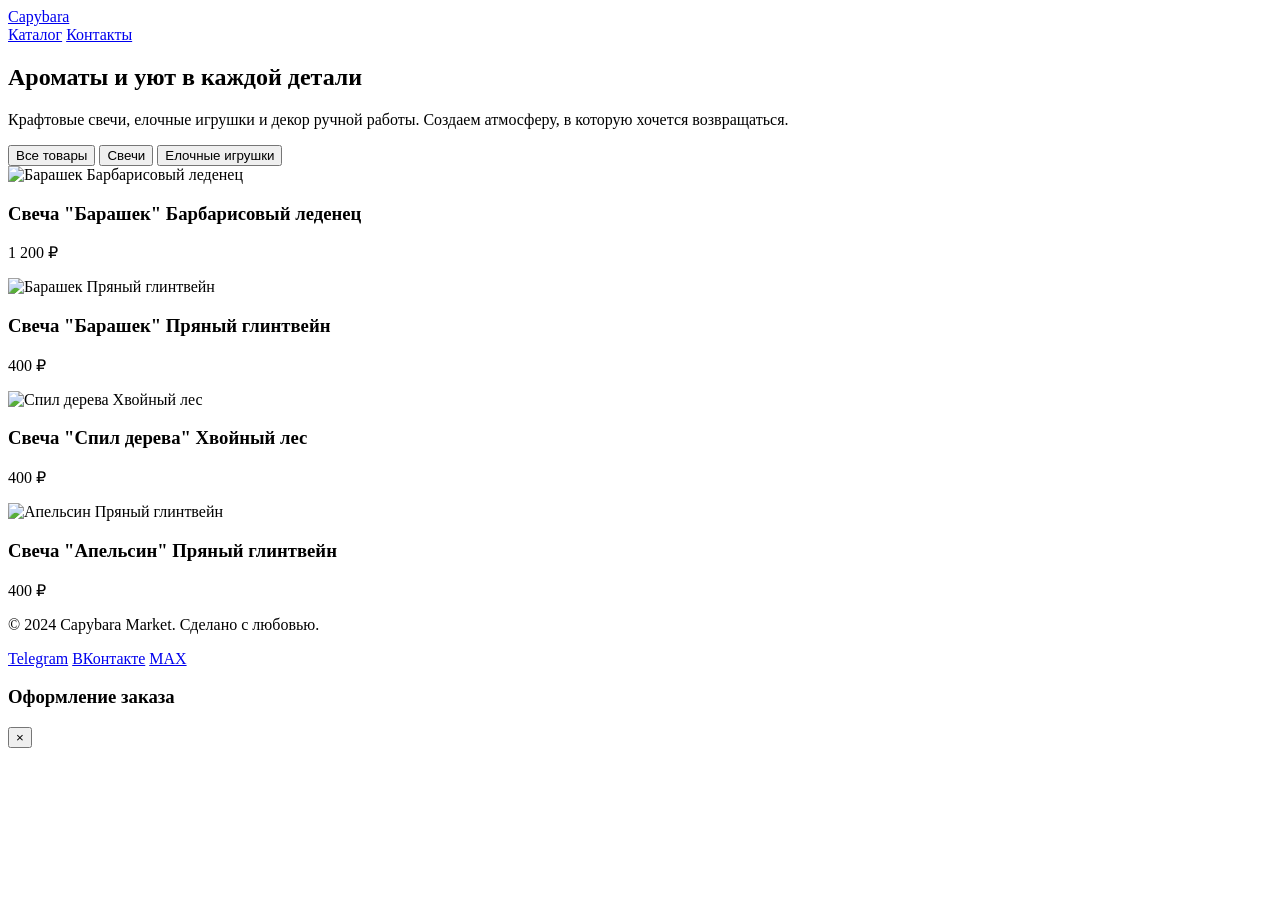
==== commit b5a44561: "Update index.html" ====
--- a/index.html
+++ b/index.html
@@ -50,7 +50,7 @@
                     <img src="https://disk.yandex.ru/d/nc4iJHT0gAjBhg/product-2/00.jpg" alt="Барашек Пряный глинтвейн">
                 </div>
                 <h3 class="product-title">Свеча "Барашек" Пряный глинтвейн</h3>
-                <p class="product-price">1 200 ₽</p>
+                <p class="product-price">400 ₽</p>
             </div>
 
             <!-- Товар 3 -->
@@ -59,7 +59,7 @@
                     <img src="https://disk.yandex.ru/d/nc4iJHT0gAjBhg/product-3/00.jpg" alt="Спил дерева Хвойный лес">
                 </div>
                 <h3 class="product-title">Свеча "Спил дерева" Хвойный лес</h3>
-                <p class="product-price">1 100 ₽</p>
+                <p class="product-price">400 ₽</p>
             </div>
 
             <!-- Товар 4 -->
@@ -68,7 +68,7 @@
                     <img src="https://disk.yandex.ru/d/nc4iJHT0gAjBhg/product-4/00.jpg" alt="Апельсин Пряный глинтвейн">
                 </div>
                 <h3 class="product-title">Свеча "Апельсин" Пряный глинтвейн</h3>
-                <p class="product-price">1 150 ₽</p>
+                <p class="product-price">400 ₽</p>
             </div>
 
         </div>
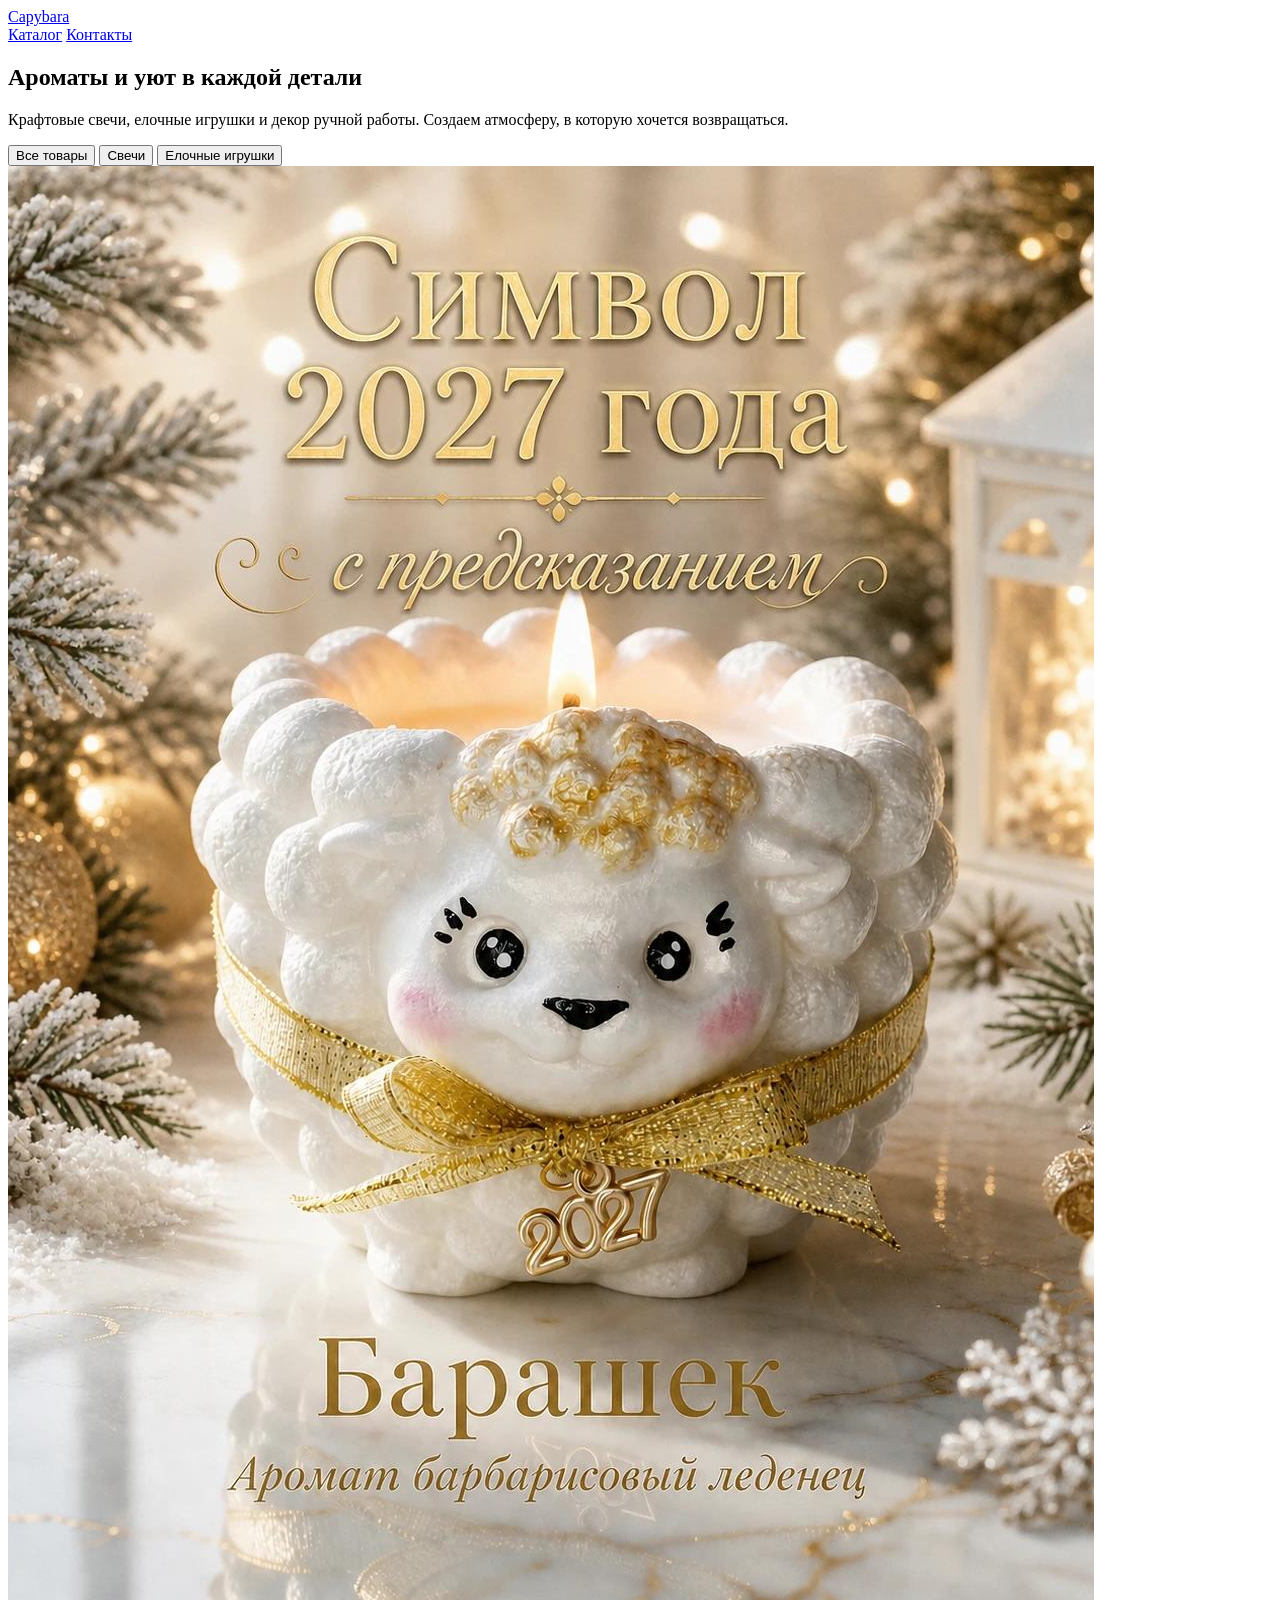
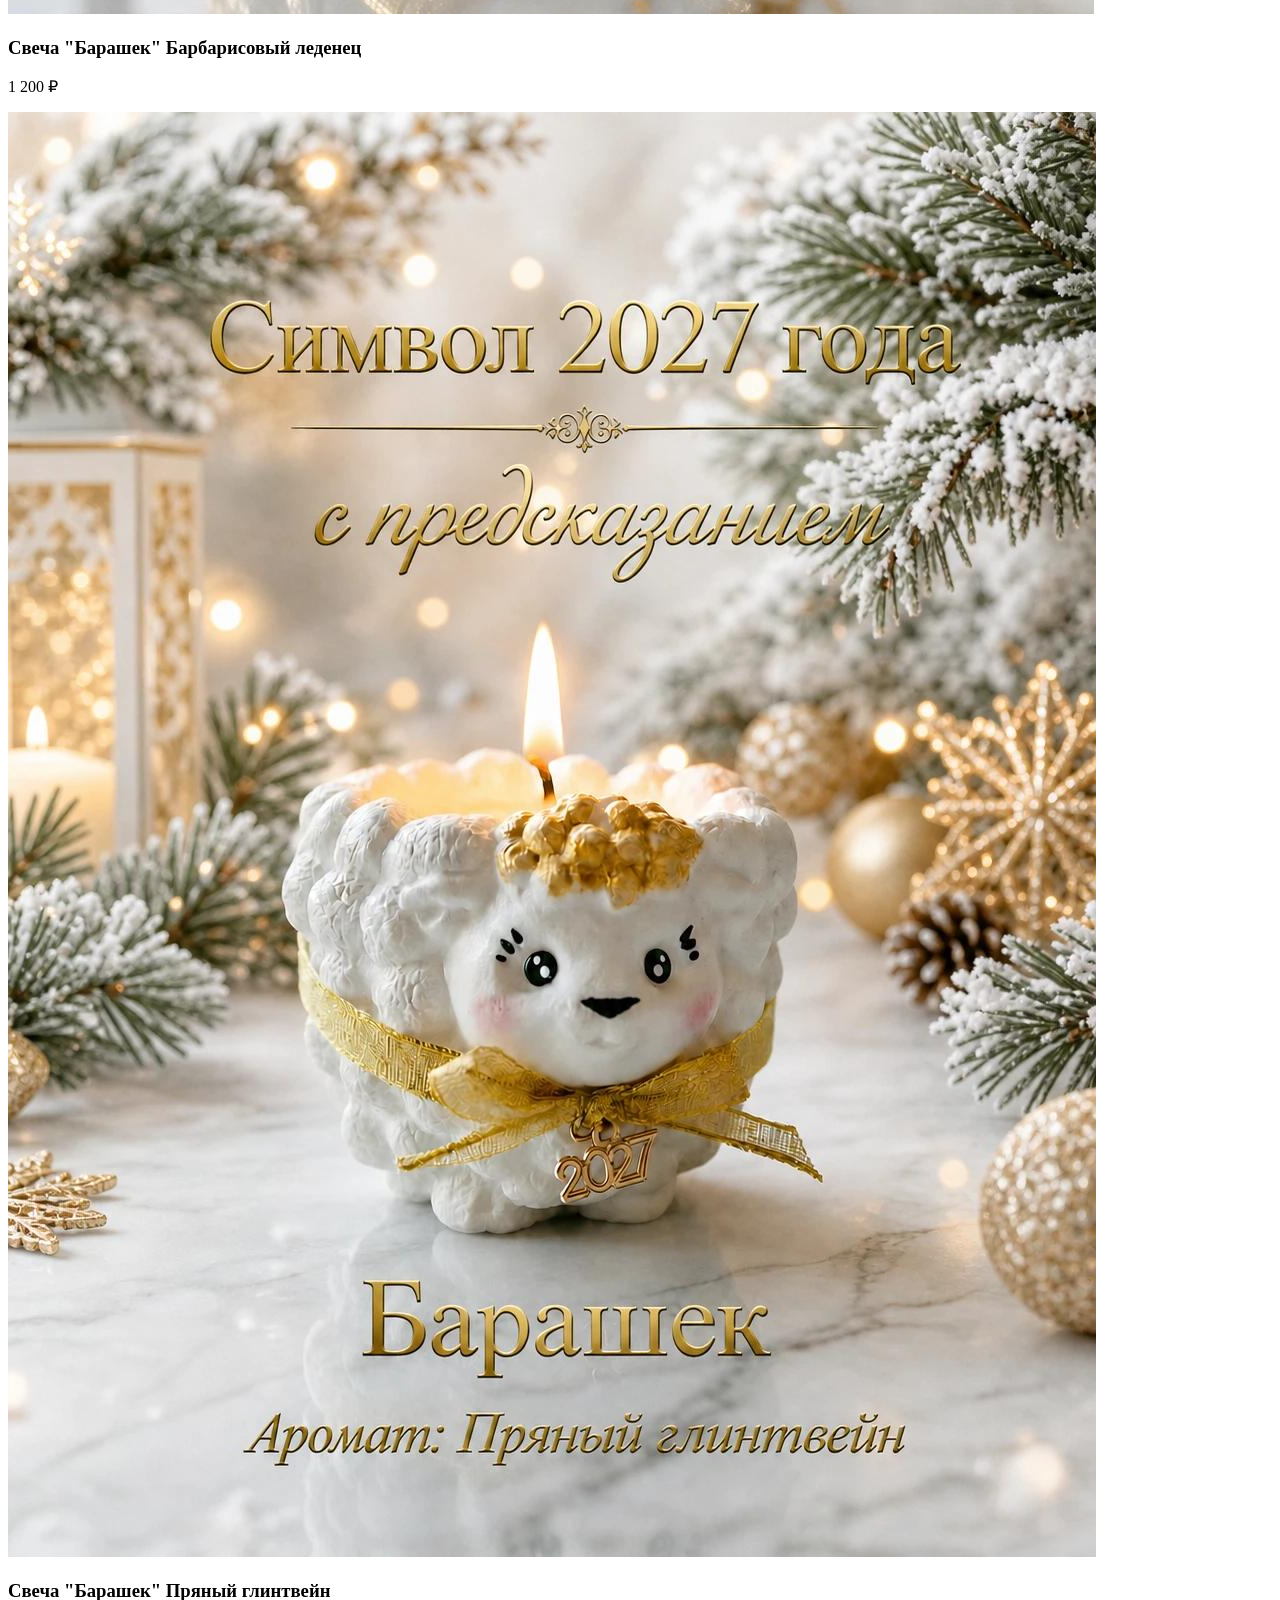
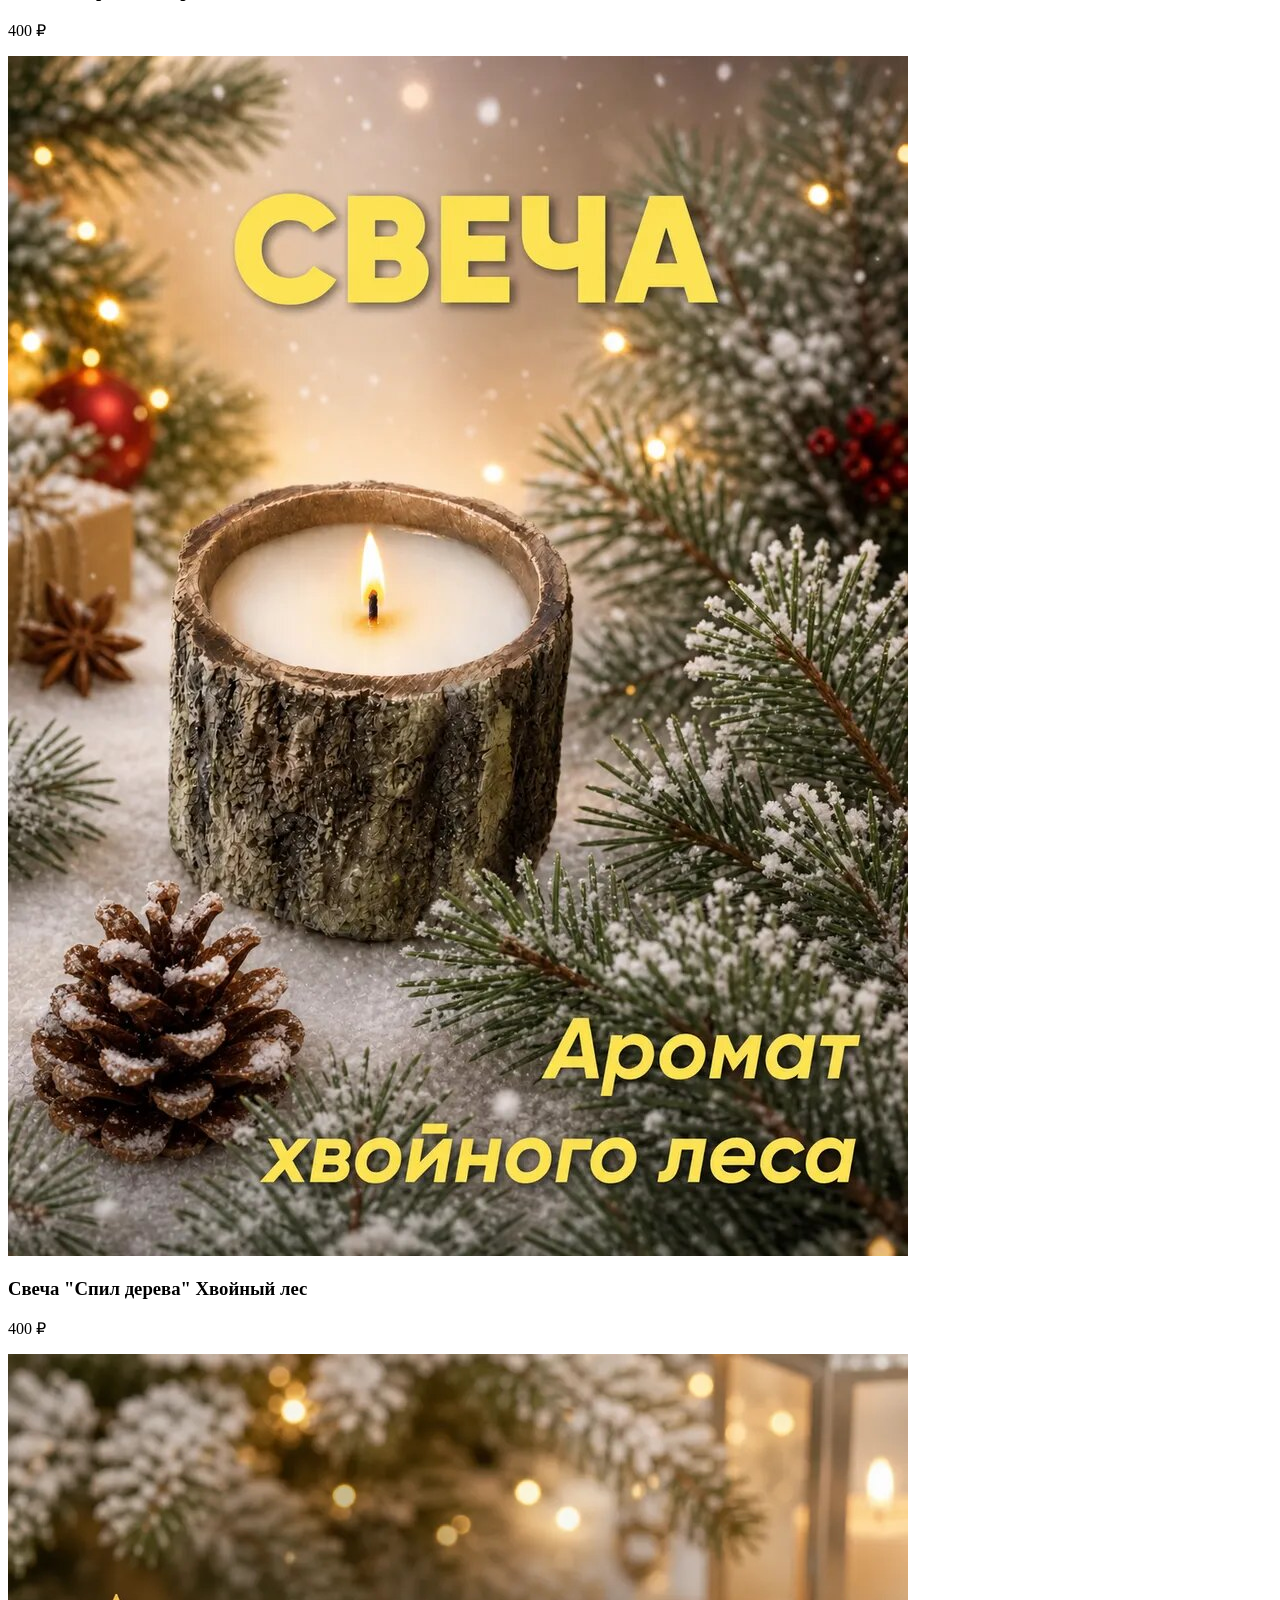
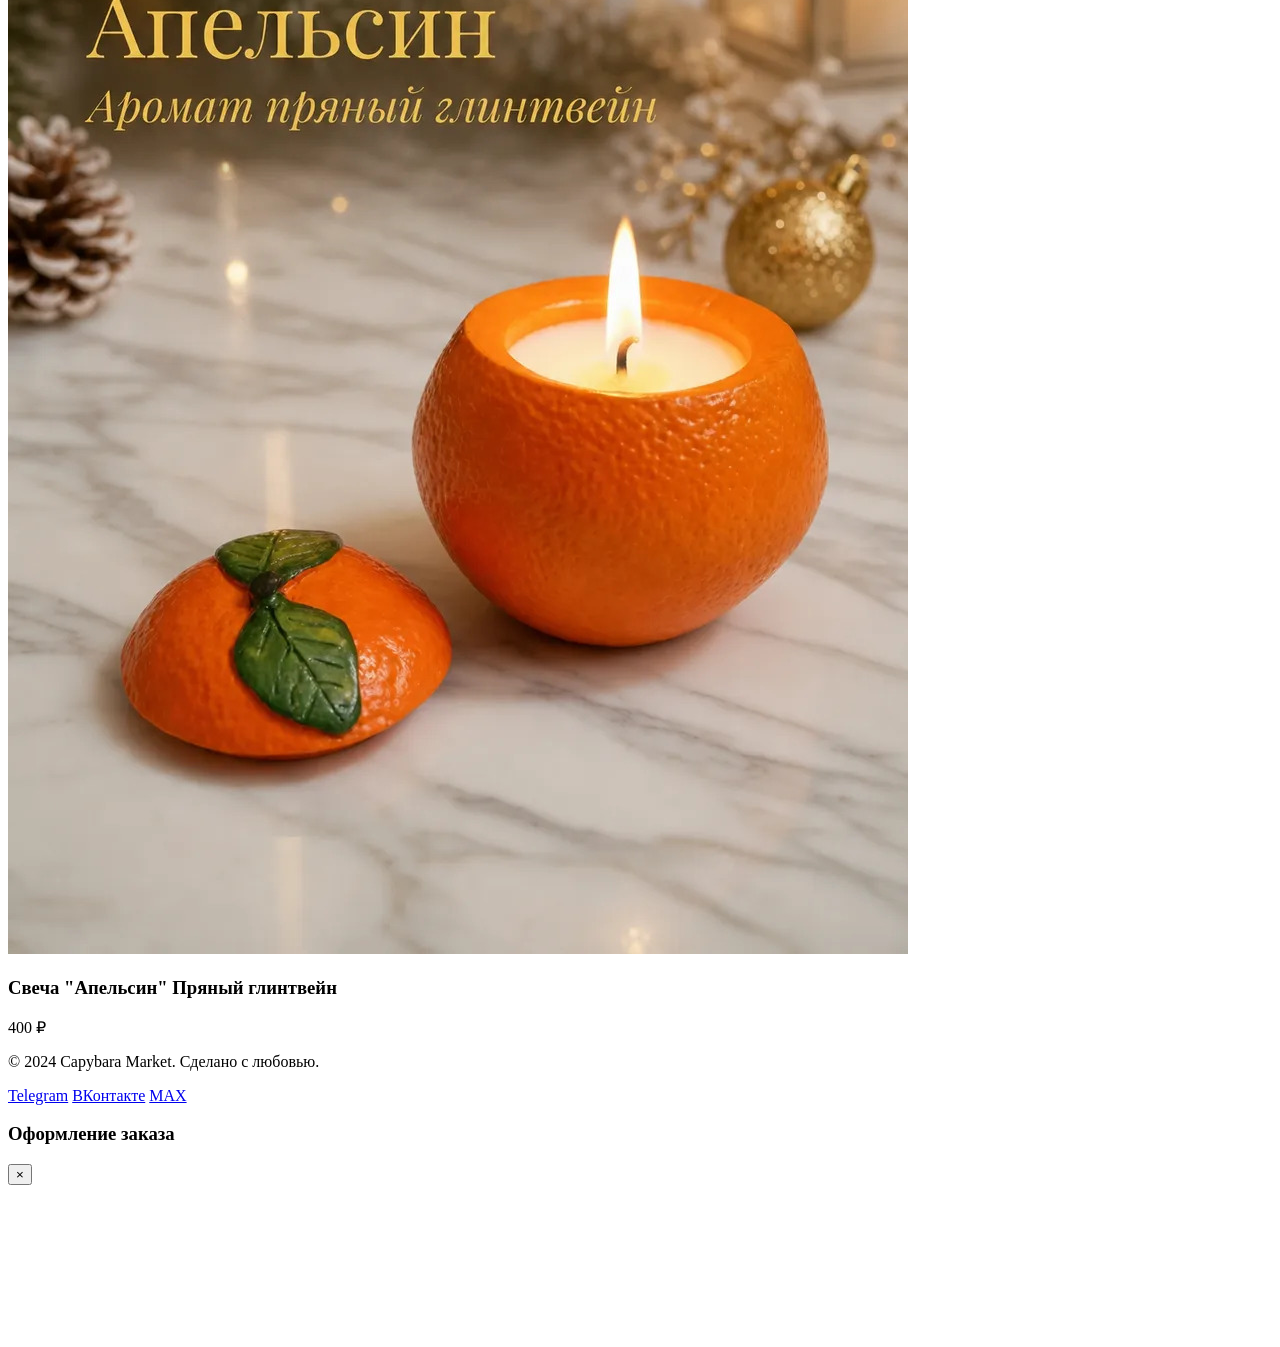
==== commit abfc674c: "Update index.html" ====
--- a/index.html
+++ b/index.html
@@ -38,7 +38,7 @@
             <!-- Товар 1 -->
             <div class="product-card" data-category="candles" onclick="window.location.href='product-1.html'">
                 <div class="product-image-wrapper">
-                    <img src="https://disk.yandex.ru/d/nc4iJHT0gAjBhg/product-1/00.jpg" alt="Барашек Барбарисовый леденец">
+                    <img src="product-1/00.jpg" alt="Барашек Барбарисовый леденец">
                 </div>
                 <h3 class="product-title">Свеча "Барашек" Барбарисовый леденец</h3>
                 <p class="product-price">1 200 ₽</p>
@@ -47,7 +47,7 @@
             <!-- Товар 2 -->
             <div class="product-card" data-category="candles" onclick="window.location.href='product-2.html'">
                 <div class="product-image-wrapper">
-                    <img src="https://disk.yandex.ru/d/nc4iJHT0gAjBhg/product-2/00.jpg" alt="Барашек Пряный глинтвейн">
+                    <img src="product-2/00.jpg" alt="Барашек Пряный глинтвейн">
                 </div>
                 <h3 class="product-title">Свеча "Барашек" Пряный глинтвейн</h3>
                 <p class="product-price">400 ₽</p>
@@ -56,7 +56,7 @@
             <!-- Товар 3 -->
             <div class="product-card" data-category="candles" onclick="window.location.href='product-3.html'">
                 <div class="product-image-wrapper">
-                    <img src="https://disk.yandex.ru/d/nc4iJHT0gAjBhg/product-3/00.jpg" alt="Спил дерева Хвойный лес">
+                    <img src="product-3/00.jpg" alt="Спил дерева Хвойный лес">
                 </div>
                 <h3 class="product-title">Свеча "Спил дерева" Хвойный лес</h3>
                 <p class="product-price">400 ₽</p>
@@ -65,7 +65,7 @@
             <!-- Товар 4 -->
             <div class="product-card" data-category="candles" onclick="window.location.href='product-4.html'">
                 <div class="product-image-wrapper">
-                    <img src="https://disk.yandex.ru/d/nc4iJHT0gAjBhg/product-4/00.jpg" alt="Апельсин Пряный глинтвейн">
+                    <img src="product-4/00.jpg" alt="Апельсин Пряный глинтвейн">
                 </div>
                 <h3 class="product-title">Свеча "Апельсин" Пряный глинтвейн</h3>
                 <p class="product-price">400 ₽</p>
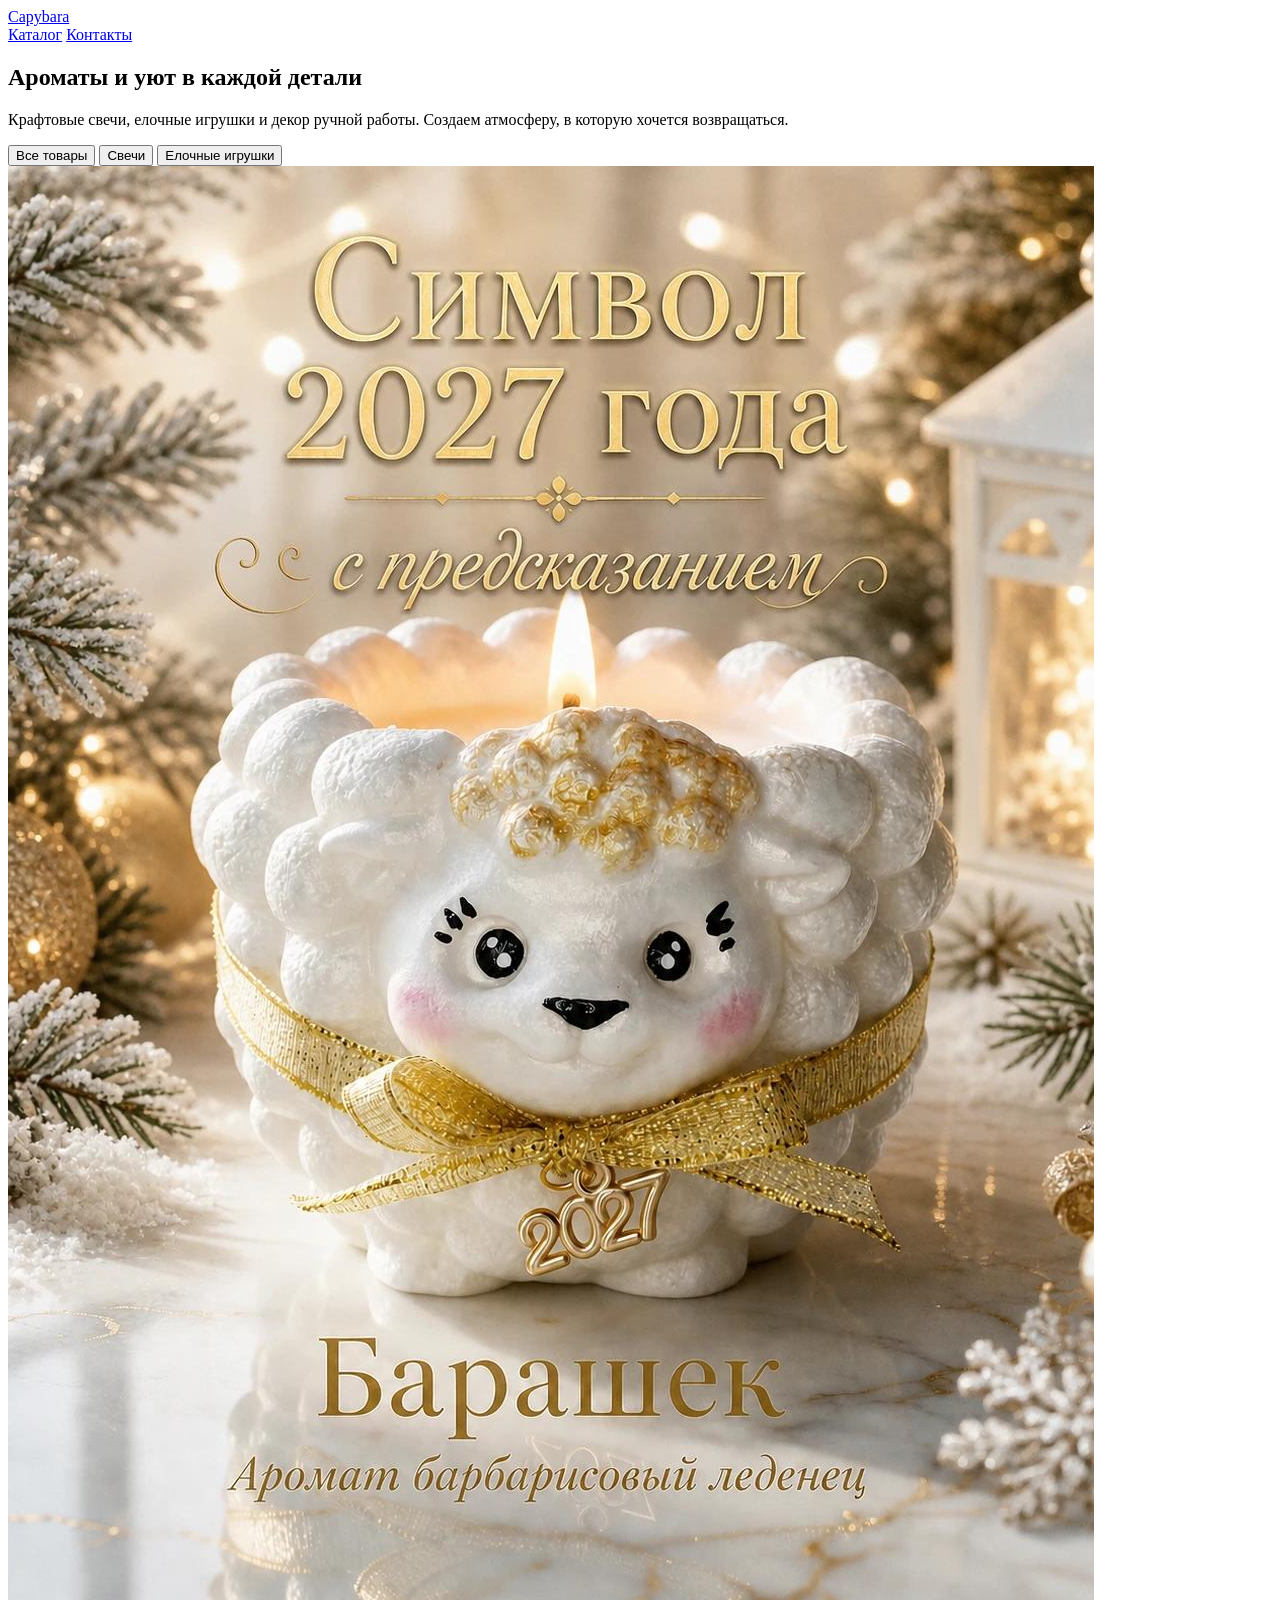
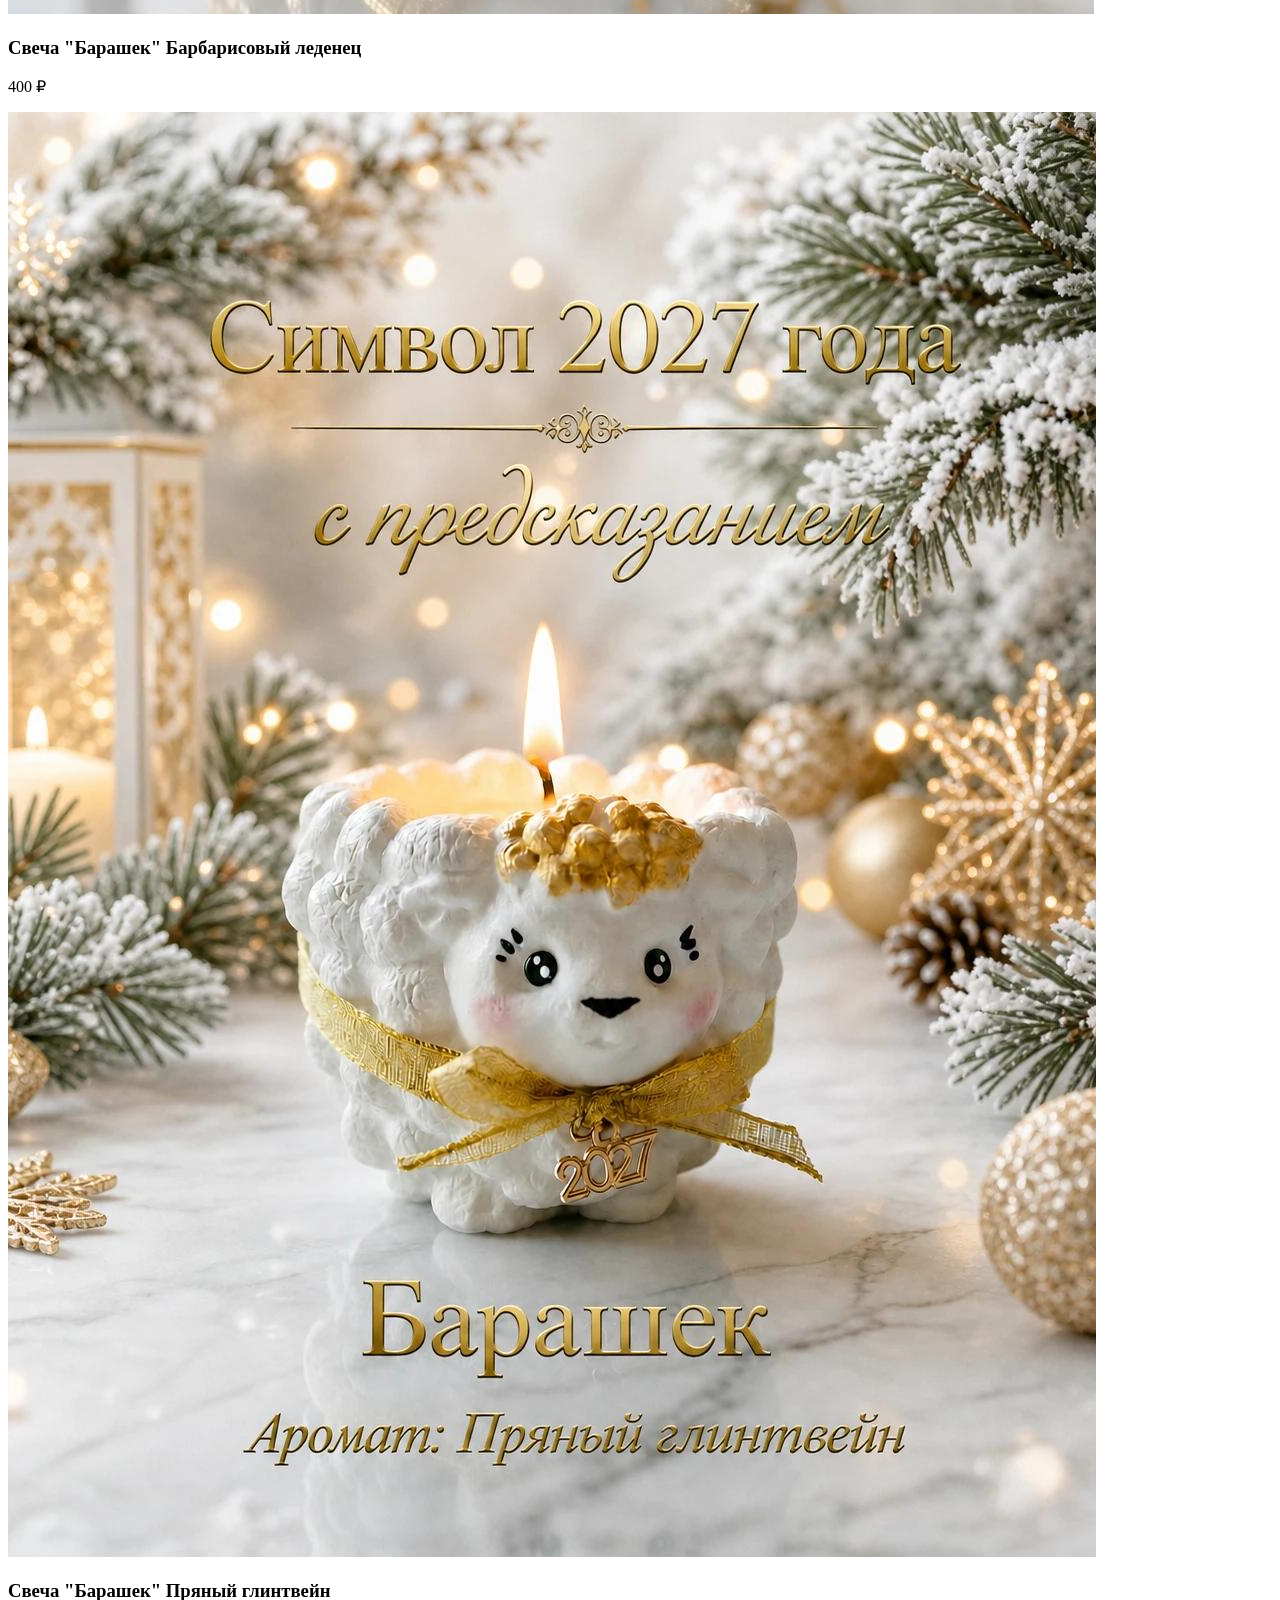
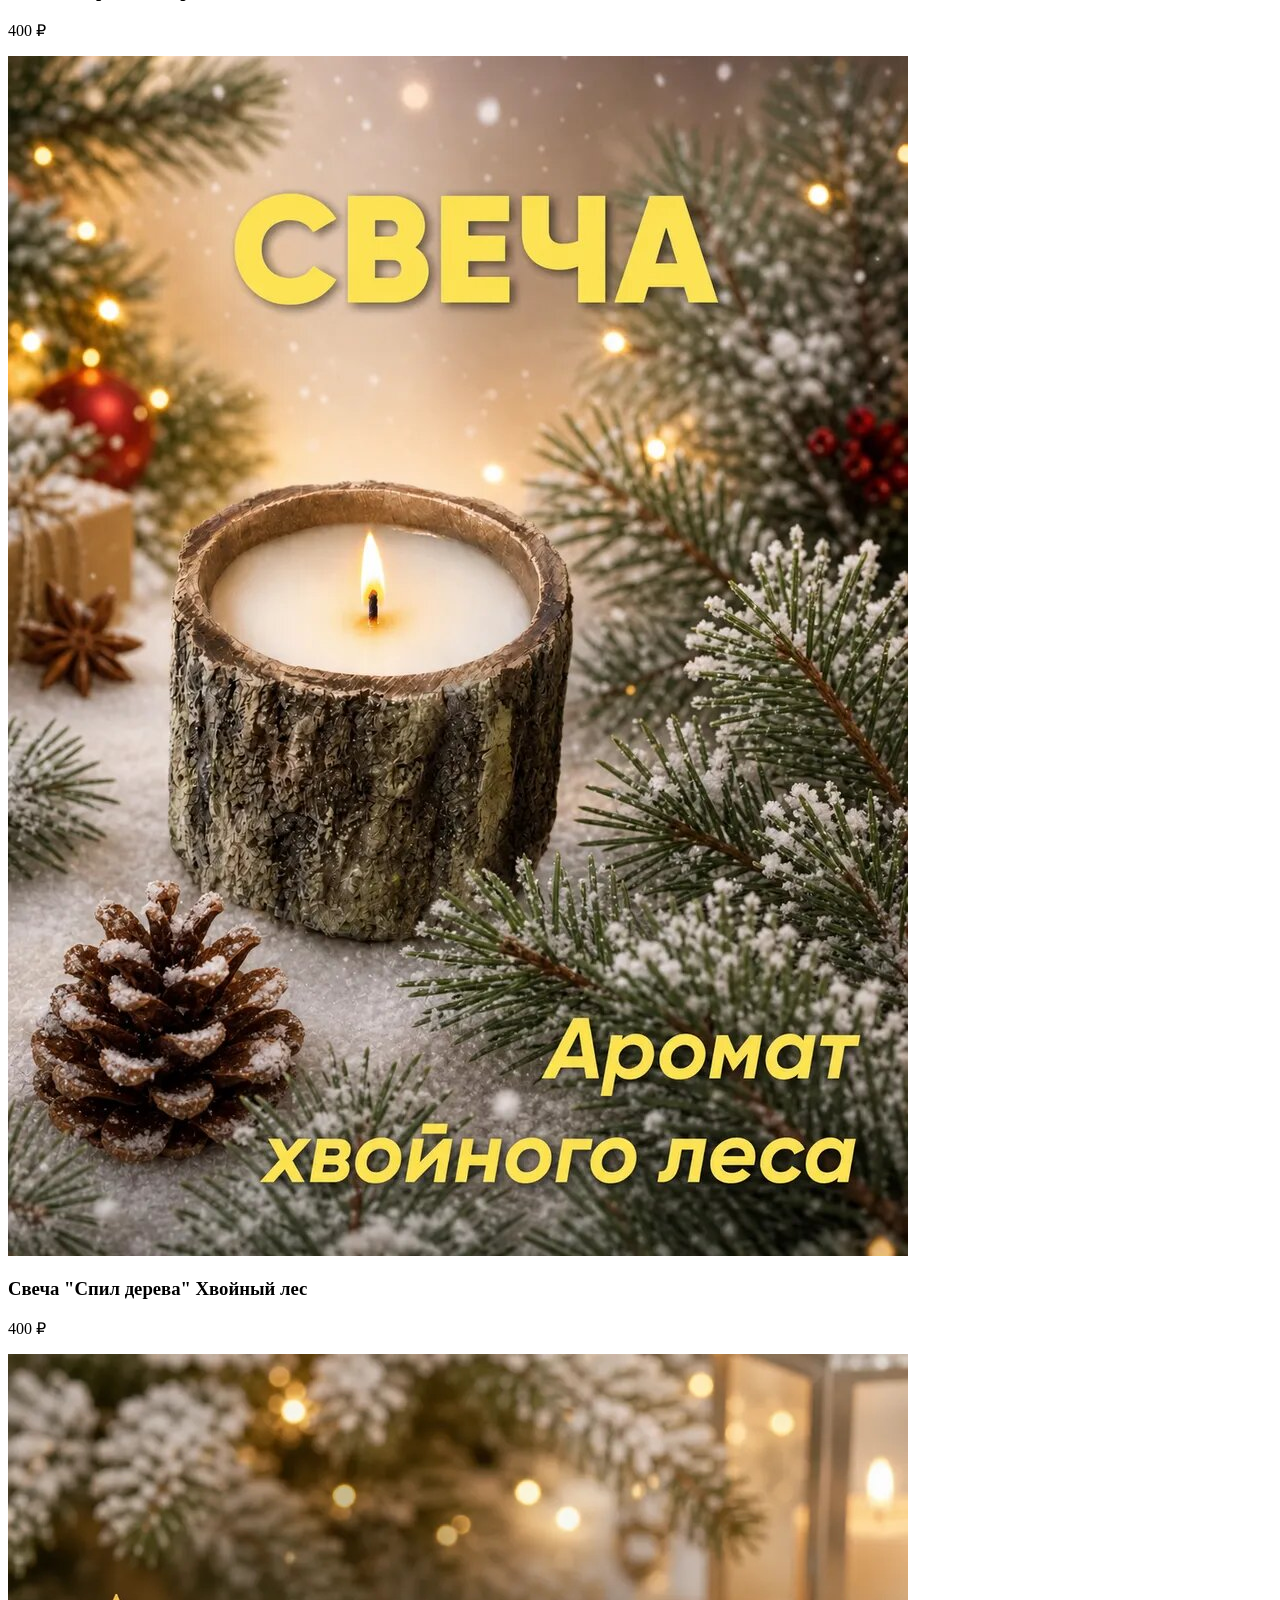
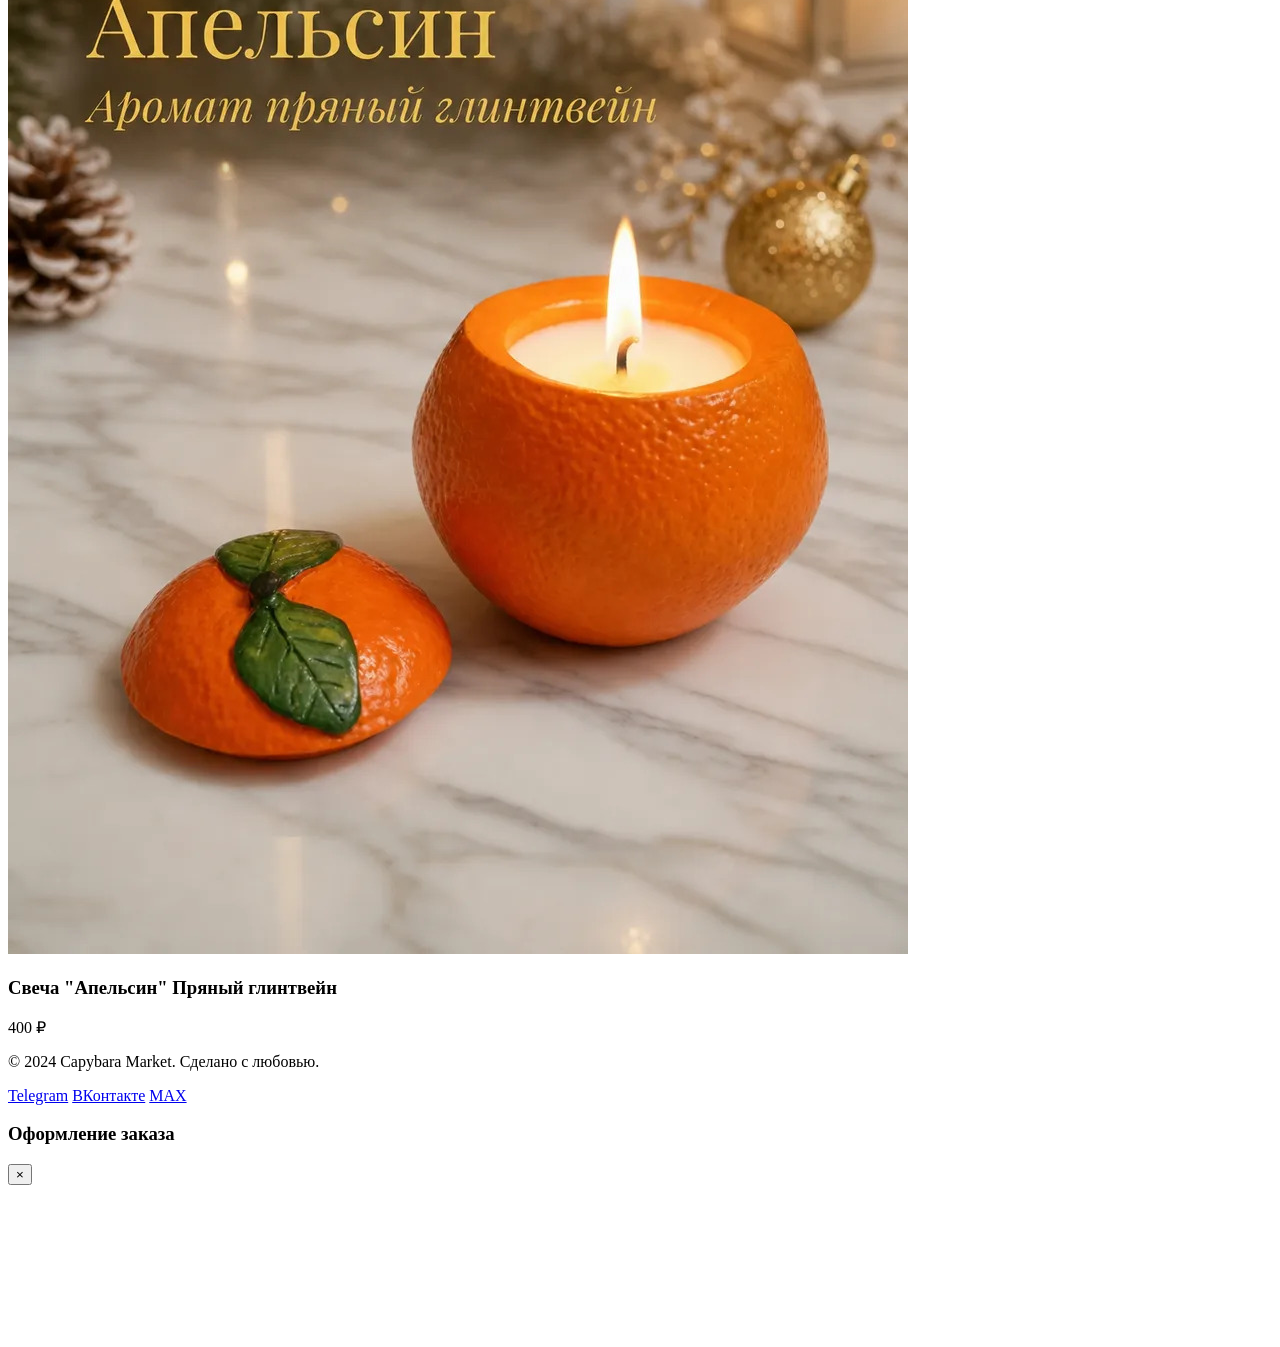
==== commit 973a2e77: "Update index.html" ====
--- a/index.html
+++ b/index.html
@@ -7,6 +7,7 @@
     <link rel="preconnect" href="https://fonts.googleapis.com">
     <link rel="preconnect" href="https://fonts.gstatic.com" crossorigin>
     <link href="https://fonts.googleapis.com/css2?family=Inter:wght@300;400;500;600&family=Playfair+Display:wght@400;600&display=swap" rel="stylesheet">
+    <!-- Убедитесь, что файл style.css лежит в той же папке, что и index.html -->
     <link rel="stylesheet" href="style.css">
 </head>
 <body>
@@ -41,7 +42,7 @@
                     <img src="product-1/00.jpg" alt="Барашек Барбарисовый леденец">
                 </div>
                 <h3 class="product-title">Свеча "Барашек" Барбарисовый леденец</h3>
-                <p class="product-price">1 200 ₽</p>
+                <p class="product-price">400 ₽</p>
             </div>
 
             <!-- Товар 2 -->
@@ -97,7 +98,6 @@
     </div>
 
     <script>
-        // Фильтрация (немного поправил передачу event)
         function filterProducts(category, event) {
             document.querySelectorAll('.filter-btn').forEach(btn => btn.classList.remove('active'));
             event.target.classList.add('active');
@@ -112,7 +112,6 @@
             });
         }
 
-        // Модальное окно
         function openOrderModal(productName, productId) {
             const modal = document.getElementById('orderModal');
             const title = document.getElementById('modalTitle');
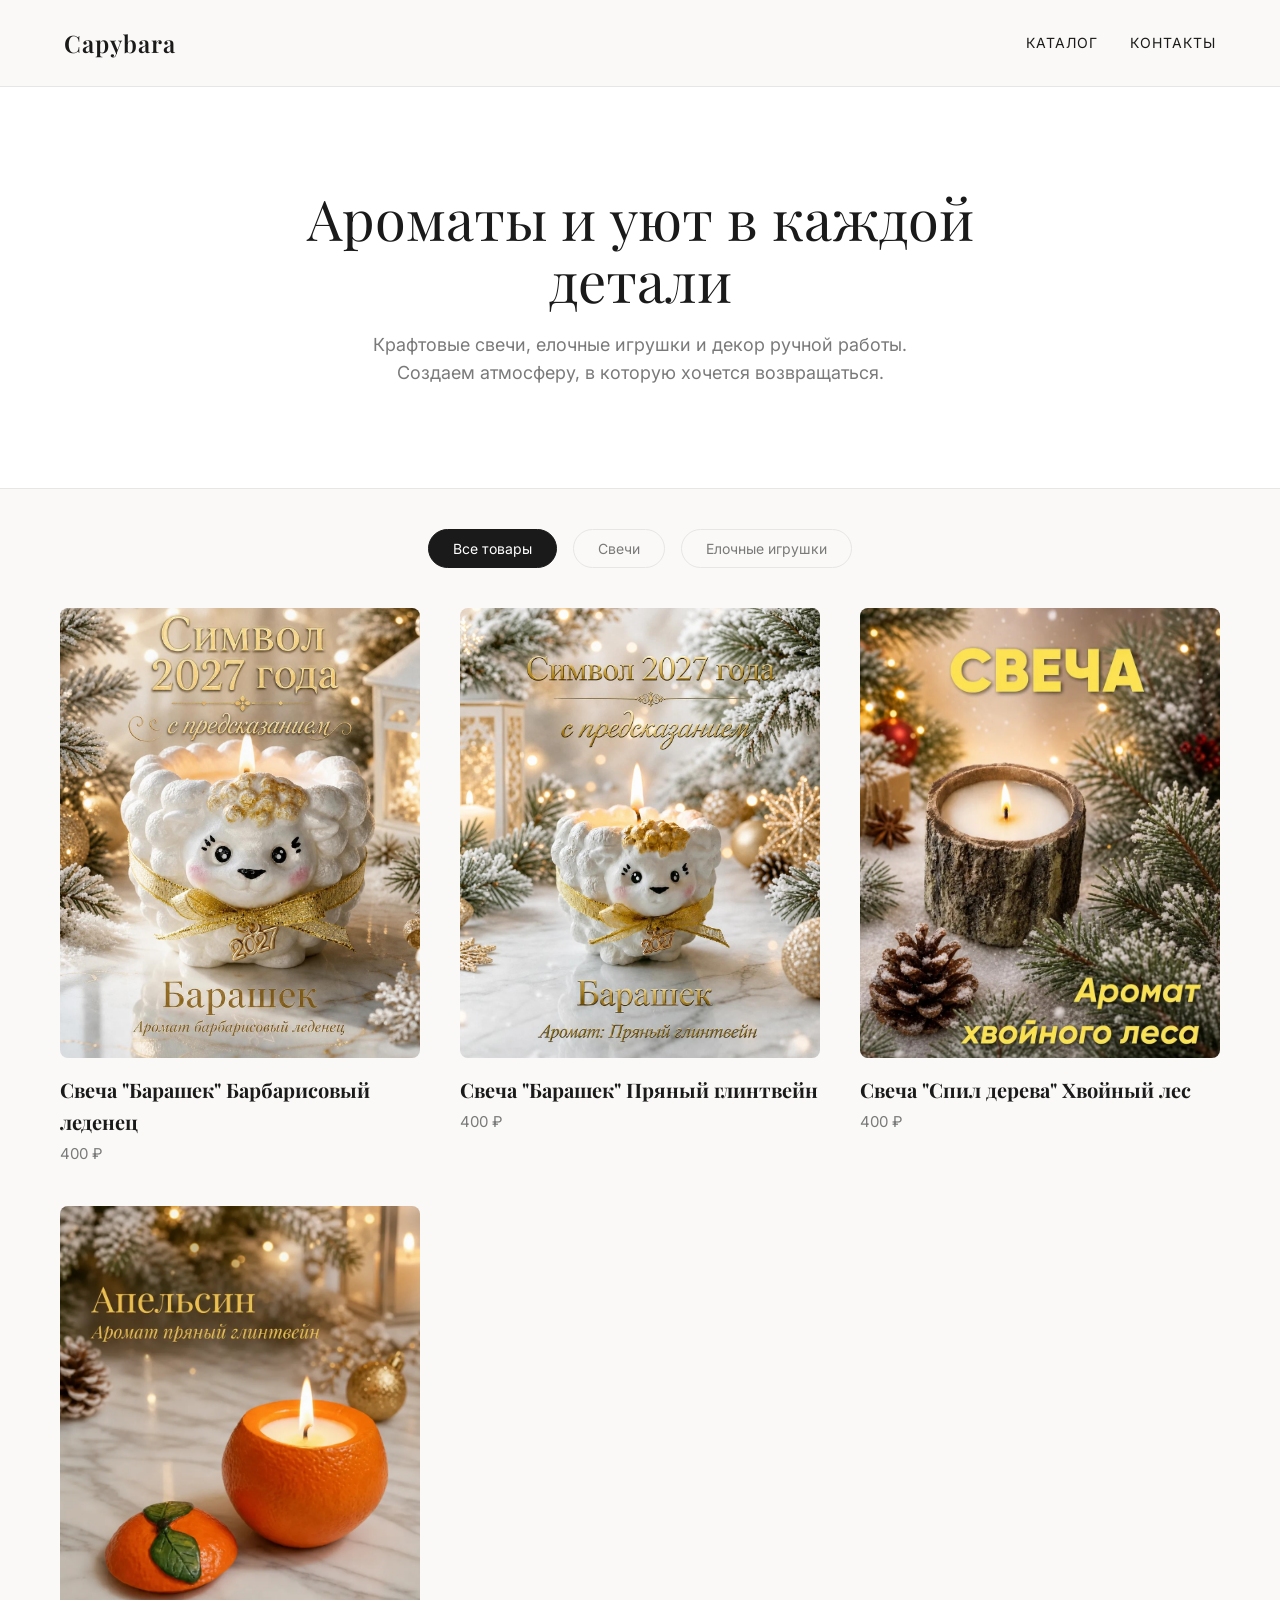
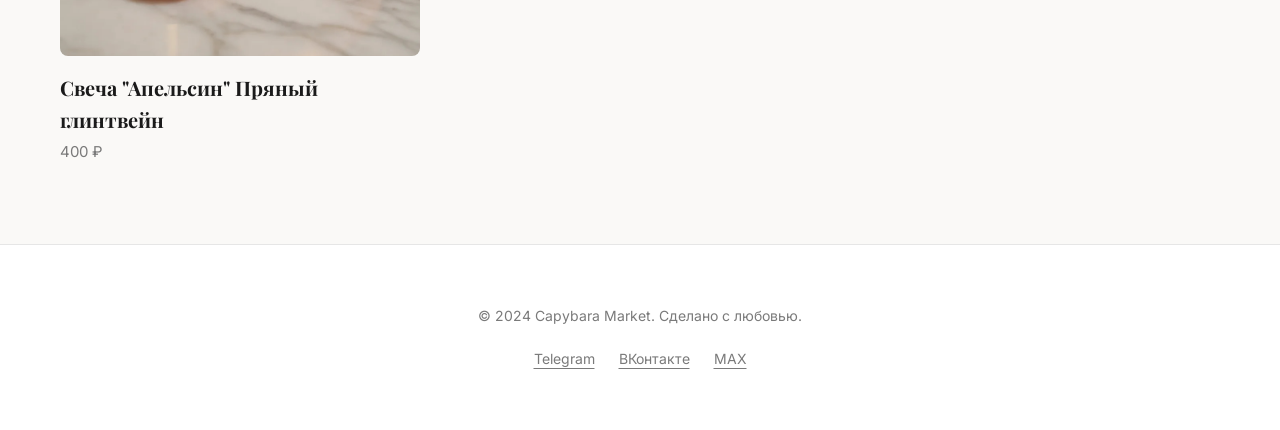
==== commit de25d9b2: "Update index.html" ====
--- a/index.html
+++ b/index.html
@@ -78,8 +78,8 @@
     <footer id="contacts">
         <p>© 2024 Capybara Market. Сделано с любовью.</p>
         <div class="social-links">
-            <a href="https://t.me/ваш_ник">Telegram</a>
-            <a href="https://vk.com/ваш_профиль">ВКонтакте</a>
+            <a href="https://t.me/lavkacapybara">Telegram</a>
+            <a href="https://vk.ru/lavkacapybara">ВКонтакте</a>
             <a href="https://max.ru/ваш_профиль">MAX</a>
         </div>
     </footer>
--- a/style.css
+++ b/style.css
@@ -1,14 +1,95 @@
-/* --- ОБНОВЛЕННАЯ ГАЛЕРЕЯ --- */
+/* --- БАЗОВЫЕ НАСТРОЙКИ --- */
+:root {
+    --bg-main: #faf9f7;      /* Теплый белый */
+    --bg-card: #ffffff;      /* Чистый белый для карточек */
+    --text-main: #1a1a1a;    /* Почти черный */
+    --text-muted: #7a7a7a;   /* Серый для описаний */
+    --accent: #b88a6e;       /* Пудрово-коричневый (кнопки) */
+    --accent-hover: #a1765c;
+    --border: #e6e6e6;
+    --font-heading: 'Playfair Display', serif;
+    --font-body: 'Inter', sans-serif;
+}
+
+* { box-sizing: border-box; margin: 0; padding: 0; }
+html { scroll-behavior: smooth; }
+
+body {
+    background-color: var(--bg-main);
+    color: var(--text-main);
+    font-family: var(--font-body);
+    font-size: 16px;
+    line-height: 1.6;
+    -webkit-font-smoothing: antialiased;
+}
+
+a { color: inherit; text-decoration: none; transition: opacity 0.2s; }
+a:hover { opacity: 0.7; }
+img { max-width: 100%; display: block; }
+
+/* --- ШАПКА --- */
+header {
+    display: flex; justify-content: space-between; align-items: center;
+    padding: 24px 5%; background-color: var(--bg-main);
+    position: sticky; top: 0; z-index: 50;
+    border-bottom: 1px solid var(--border);
+}
+.logo { font-family: var(--font-heading); font-size: 24px; font-weight: 600; letter-spacing: 1px; }
+.nav-links { display: flex; gap: 32px; font-weight: 400; font-size: 14px; text-transform: uppercase; letter-spacing: 1px; }
+
+/* --- ГЛАВНЫЙ ЭКРАН (HERO) --- */
+.hero {
+    display: flex; align-items: center; justify-content: center;
+    text-align: center; padding: 100px 20px; background-color: var(--bg-card);
+    border-bottom: 1px solid var(--border);
+}
+.hero-content { max-width: 800px; }
+.hero h1 { font-family: var(--font-heading); font-size: 56px; font-weight: 400; margin-bottom: 20px; line-height: 1.1; }
+.hero p { font-size: 18px; color: var(--text-muted); max-width: 600px; margin: 0 auto; }
+
+/* --- ФИЛЬТРЫ КАТЕГОРИЙ --- */
+.category-filters {
+    display: flex; justify-content: center; gap: 16px; padding: 40px 20px 20px;
+    flex-wrap: wrap;
+}
+.filter-btn {
+    background: none; border: 1px solid var(--border);
+    padding: 10px 24px; border-radius: 30px;
+    font-family: var(--font-body); font-size: 14px; cursor: pointer;
+    transition: all 0.3s ease; color: var(--text-muted);
+}
+.filter-btn:hover, .filter-btn.active {
+    background: var(--text-main); color: #fff; border-color: var(--text-main);
+}
+
+/* --- СЕТКА ТОВАРОВ --- */
+.container { max-width: 1200px; margin: 0 auto; padding: 20px 20px 80px; }
+.product-grid {
+    display: grid; grid-template-columns: repeat(auto-fill, minmax(280px, 1fr));
+    gap: 40px;
+}
+.product-card { text-align: left; cursor: pointer; }
+.product-image-wrapper { overflow: hidden; border-radius: 8px; background: var(--bg-card); margin-bottom: 16px; aspect-ratio: 4/5; }
+.product-card img { width: 100%; height: 100%; object-fit: cover; transition: transform 0.5s ease; }
+.product-card:hover img { transform: scale(1.05); }
+.product-title { font-family: var(--font-heading); font-size: 20px; margin-bottom: 4px; }
+.product-price { font-size: 15px; color: var(--text-muted); }
+
+/* --- СТРАНИЦА ТОВАРА --- */
+.product-page { max-width: 1200px; margin: 60px auto; padding: 0 20px; display: grid; grid-template-columns: 1fr 1fr; gap: 60px; }
+.product-gallery { display: flex; flex-direction: column; gap: 16px; }
+.main-image { width: 100%; border-radius: 8px; aspect-ratio: 4/5; object-fit: cover; background: var(--bg-card); }
+
+/* --- ГАЛЕРЕЯ: СЕТКА ДЛЯ 6 МИНИАТЮР --- */
 .thumbnail-list {
     display: grid;
-    grid-template-columns: repeat(6, 1fr); /* 6 фото в ряд */
-    gap: 8px; /* Отступы между миниатюрами */
+    grid-template-columns: repeat(6, 1fr);
+    gap: 8px;
     margin-top: 10px;
 }
-
 .thumbnail-list img {
     width: 100%;
-    aspect-ratio: 1 / 1; /* Делаем их идеально квадратными */
+    aspect-ratio: 1 / 1;
     object-fit: cover;
     border-radius: 4px;
     cursor: pointer;
@@ -16,15 +97,51 @@
     transition: opacity 0.2s, border 0.2s;
     border: 2px solid transparent;
 }
-
 .thumbnail-list img:hover, .thumbnail-list img.active {
     opacity: 1;
-    border-color: var(--accent); /* Акцентная рамка при наведении/выборе */
+    border-color: var(--accent);
 }
 
-/* Чтобы на телефонах миниатюры не были слишком мелкими, сделаем 3 в ряд */
+.product-info { display: flex; flex-direction: column; justify-content: center; }
+.product-info h1 { font-family: var(--font-heading); font-size: 42px; margin-bottom: 12px; line-height: 1.1; }
+.product-info .price { font-size: 24px; color: var(--text-muted); margin-bottom: 30px; }
+.product-info .description { font-size: 16px; line-height: 1.8; margin-bottom: 40px; color: #333; }
+.product-info .description p { margin-bottom: 16px; }
+.product-info .description ul { padding-left: 20px; margin-bottom: 16px; }
+
+/* --- КНОПКИ --- */
+.btn-primary {
+    display: inline-block; background-color: var(--accent); color: #fff;
+    font-family: var(--font-body); font-size: 16px; font-weight: 500;
+    padding: 16px 32px; border-radius: 8px; border: none; cursor: pointer;
+    text-align: center; transition: background-color 0.3s; width: 100%; max-width: 300px;
+}
+.btn-primary:hover { background-color: var(--accent-hover); }
+
+/* --- ФУТЕР --- */
+footer { padding: 60px 20px; text-align: center; background-color: var(--bg-card); border-top: 1px solid var(--border); font-size: 14px; color: var(--text-muted); }
+.social-links { margin-top: 20px; display: flex; justify-content: center; gap: 24px; }
+.social-links a { text-decoration: underline; text-underline-offset: 4px; }
+
+/* --- МОДАЛЬНОЕ ОКНО --- */
+.modal-overlay { display: none; position: fixed; top: 0; left: 0; width: 100%; height: 100%; background-color: rgba(0, 0, 0, 0.6); backdrop-filter: blur(4px); z-index: 1000; justify-content: center; align-items: center; padding: 20px; }
+.modal-overlay.active { display: flex; }
+.modal-content { background-color: var(--bg-card); border-radius: 12px; width: 100%; max-width: 700px; max-height: 90vh; display: flex; flex-direction: column; position: relative; box-shadow: 0 20px 40px rgba(0,0,0,0.2); overflow: hidden; }
+.modal-header { padding: 24px; border-bottom: 1px solid var(--border); display: flex; justify-content: space-between; align-items: center; background-color: var(--bg-main); }
+.modal-header h3 { font-family: var(--font-heading); font-size: 22px; margin: 0; font-weight: 600; }
+.modal-close { background: none; border: none; font-size: 24px; cursor: pointer; color: var(--text-muted); }
+.modal-body { padding: 0; overflow-y: auto; flex-grow: 1; background-color: #fff; max-height: calc(90vh - 80px); }
+.modal-body iframe { width: 100%; height: 100%; min-height: 750px; border: none; display: block; }
+
+/* --- АДАПТИВНОСТЬ --- */
+@media (max-width: 900px) {
+    .product-page { grid-template-columns: 1fr; gap: 40px; margin: 30px auto; }
+    .hero h1 { font-size: 40px; }
+    .modal-content { height: 95vh; max-height: 95vh; }
+    .modal-body iframe { min-height: 100%; }
+}
 @media (max-width: 768px) {
     .thumbnail-list {
-        grid-template-columns: repeat(3, 1fr);
+        grid-template-columns: repeat(3, 1fr); /* На телефонах 3 в ряд */
     }
 }
